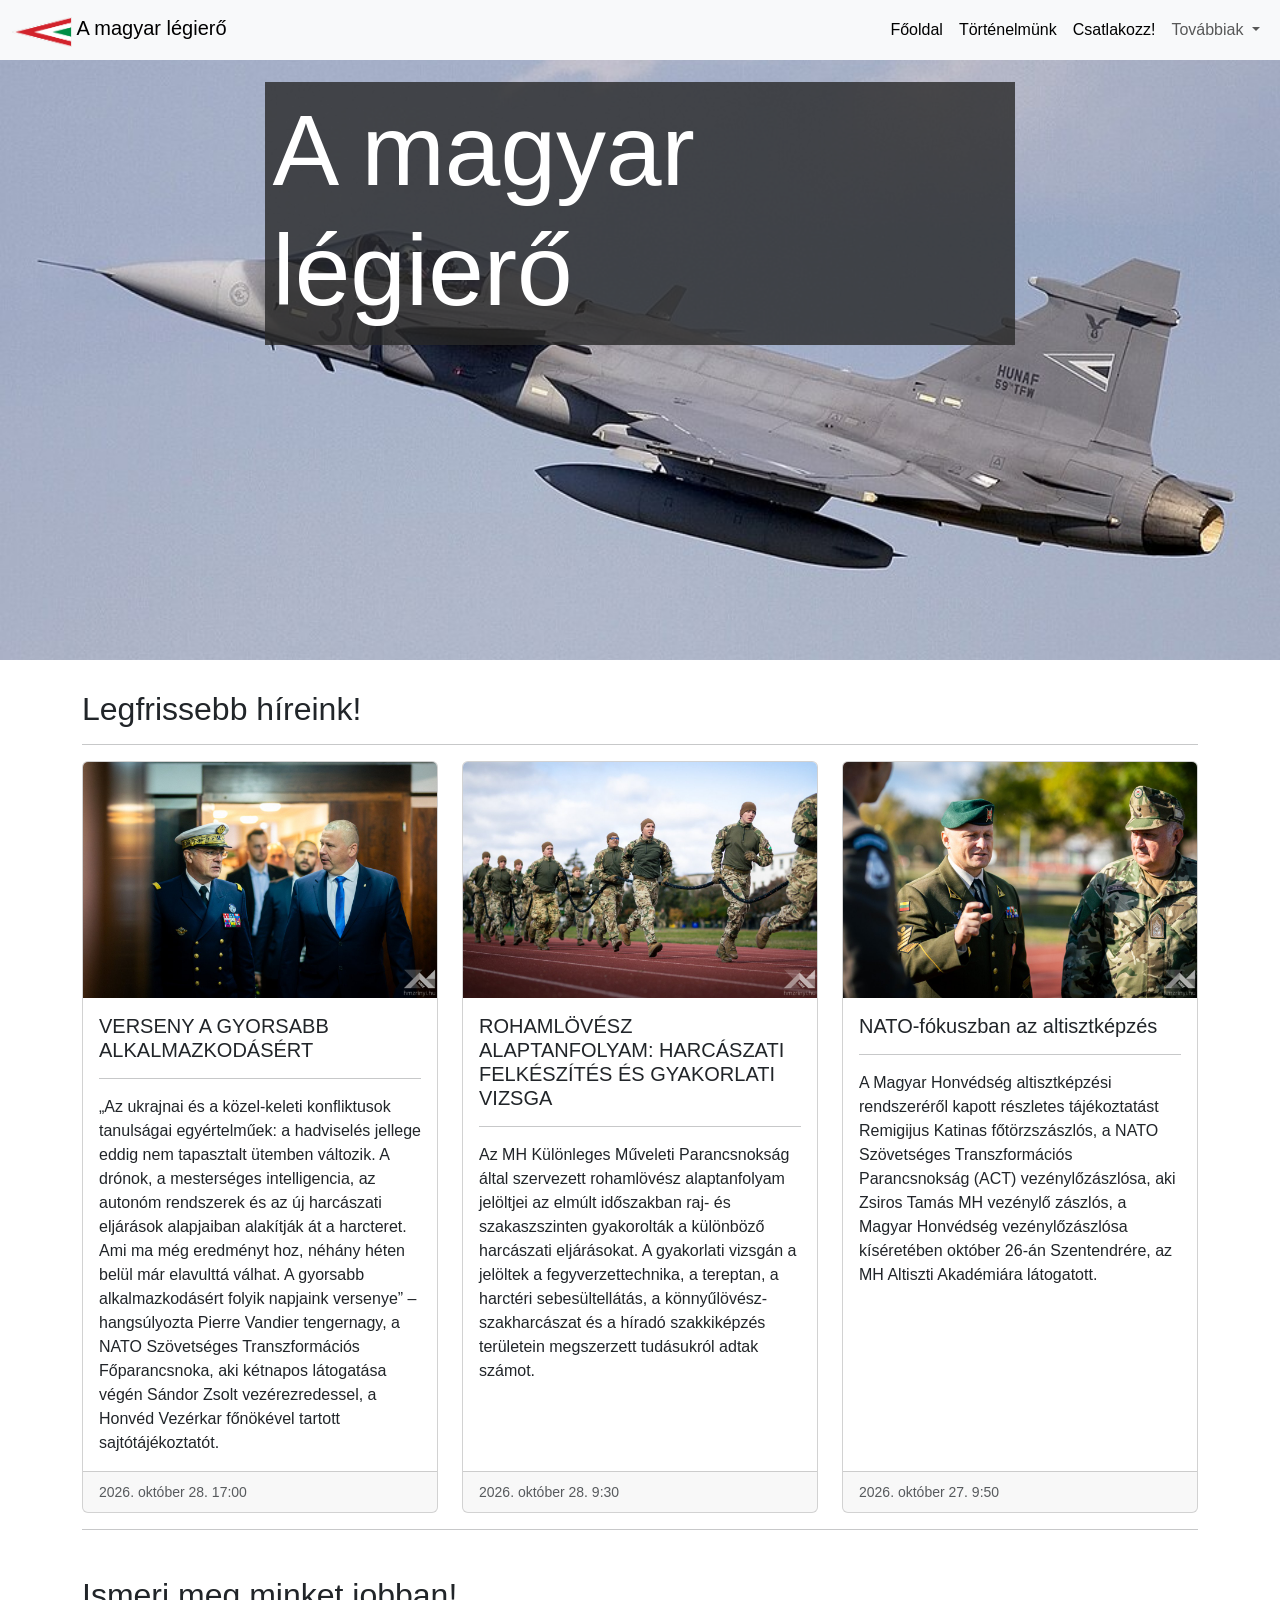
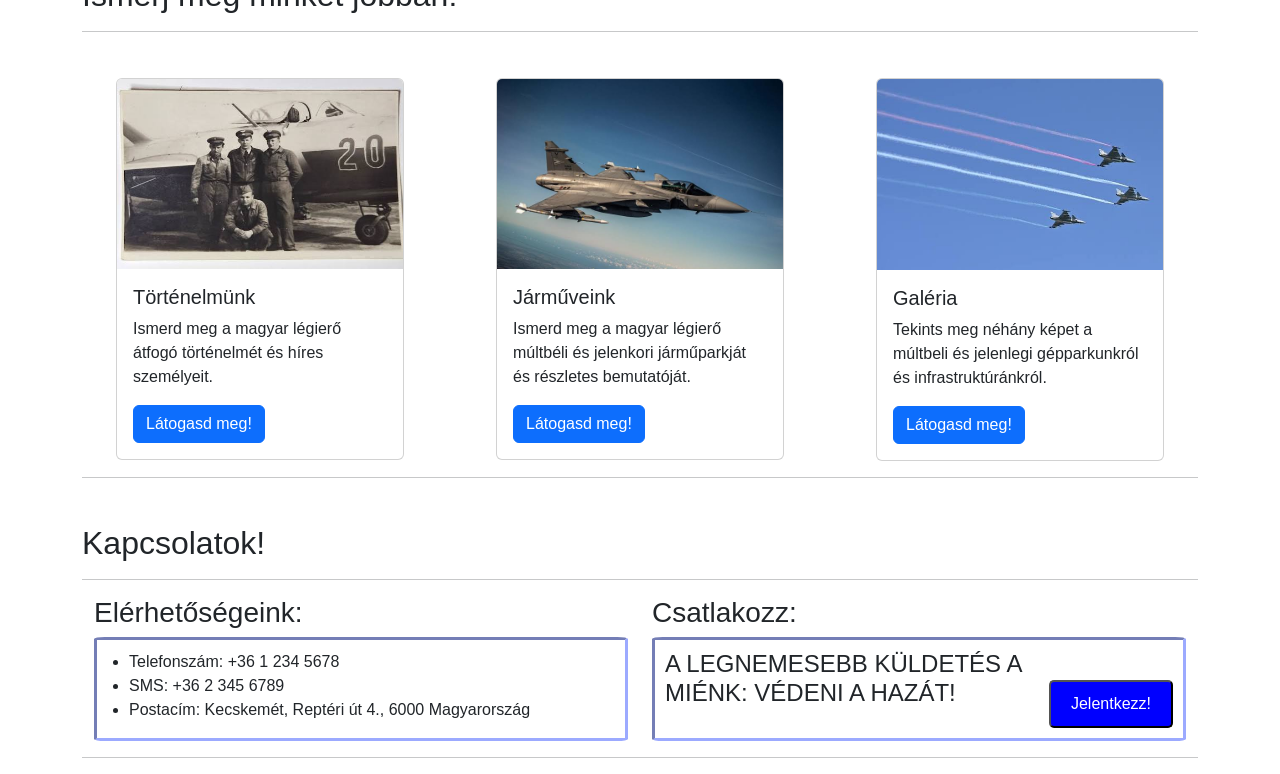
==== index.html @ 0ad409a4 "16" ====
<!DOCTYPE html>
<html lang="hu">

<head>
    <meta charset="UTF-8">
    <meta name="viewport" content="width=device-width, initial-scale=1.0">
    <title>A magyar légierő főoldala</title>
    <link href="https://cdn.jsdelivr.net/npm/bootstrap@5.0.2/dist/css/bootstrap.min.css" rel="stylesheet"
        integrity="sha384-EVSTQN3/azprG1Anm3QDgpJLIm9Nao0Yz1ztcQTwFspd3yD65VohhpuuCOmLASjC" crossorigin="anonymous">
    <script src="https://cdn.jsdelivr.net/npm/bootstrap@5.0.2/dist/js/bootstrap.bundle.min.js"
        integrity="sha384-MrcW6ZMFYlzcLA8Nl+NtUVF0sA7MsXsP1UyJoMp4YLEuNSfAP+JcXn/tWtIaxVXM"
        crossorigin="anonymous"></script>
    <link rel="stylesheet" href="cssek/fo_style.css">
    <style>
        #kartya_eltolas {
            padding-top: 20px;
        }

        .kartya_hely {
            display: flex;
            justify-content: center;
            align-items: center;
            margin: auto;
        }
    </style>
</head>

<body>
    <header>

        <nav class="navbar navbar-expand-lg navbar-light bg-light">
            <div class="container-fluid">

                <a class="navbar-brand" href="index.html">
                    <img src="pngkepek/logooo.png" alt="" width="60" height="30" class="d-inline-block align-text-top">
                    A magyar légierő
                </a>


                <button class="navbar-toggler" type="button" data-bs-toggle="collapse"
                    data-bs-target="#navbarNavDropdown" aria-controls="navbarNavDropdown" aria-expanded="false"
                    aria-label="Toggle navigation">
                    <span class="navbar-toggler-icon"></span>
                </button>
                <div class="collapse navbar-collapse" id="navbarNavDropdown">


                    <ul class="nav navbar-nav ms-auto">

                        <li class="nav-item ms-auto">
                            <a class="nav-link active" aria-current="page" href="index.html">Főoldal</a>
                        </li>
                        <li class="nav-item ms-auto">
                            <a class="nav-link active" href="tortenelem.html">Történelmünk</a>
                        </li>
                        <li class="nav-item ms-auto">
                            <a class="nav-link active" href="csatlakozz.html">Csatlakozz!</a>
                        </li>
                        <li class="nav-item dropdown">
                            <a class="nav-link dropdown-toggle" href="#" id="navbarDropdownMenuLink" role="button"
                                data-bs-toggle="dropdown" aria-expanded="false">
                                Továbbiak
                            </a>
                            <ul class="dropdown-menu" aria-labelledby="navbarDropdownMenuLink">
                                <li><a class="dropdown-item" href="jarmuvek.html">Járműveink</a></li>
                                <li><a class="dropdown-item" href="galeria.html">Galéria</a></li>
                            </ul>
                        </li>
                    </ul>

                </div>
            </div>
        </nav>

    </header>
    <section class="teto">
        <div class="container">
            <div class="ter_koztes">
                <div class="teto_ter">
                    <h1 class="teto_szoveg">A magyar légierő</h1>
                </div>
            </div>
        </div>
    </section>
    <div class="container">
        <h2 class="feljebb">Legfrissebb híreink!</h2>

        <section>
            <hr>
            <div class="row row-cols-1 row-cols-md-3 g-4">
                <div class="col">
                    <div class="card h-100">
                        <img src="./pngkepek/hir1.jpg" class="card-img-top" alt="hír1" title="hír1">
                        <div class="card-body">
                            <h5 class="card-title" style="font-family: Impact, sans-serif;">VERSENY A GYORSABB
                                ALKALMAZKODÁSÉRT</h5>
                            <hr>
                            <p class="card-text">„Az ukrajnai és a közel-keleti konfliktusok tanulságai egyértelműek: a
                                hadviselés jellege eddig nem tapasztalt ütemben változik. A drónok, a mesterséges
                                intelligencia, az autonóm rendszerek és az új harcászati eljárások alapjaiban alakítják
                                át a harcteret. Ami ma még eredményt hoz, néhány héten belül már elavulttá válhat. A
                                gyorsabb alkalmazkodásért folyik napjaink versenye” – hangsúlyozta Pierre Vandier
                                tengernagy, a NATO Szövetséges Transzformációs Főparancsnoka, aki kétnapos látogatása
                                végén Sándor Zsolt vezérezredessel, a Honvéd Vezérkar főnökével tartott
                                sajtótájékoztatót.</p>
                        </div>
                        <div class="card-footer">
                            <small class="text-muted">2026. október 28. 17:00</small>
                        </div>
                    </div>
                </div>
                <div class="col">
                    <div class="card h-100">
                        <img src="./pngkepek/hir2.jpg" class="card-img-top" alt="hír2" title="hír2">
                        <div class="card-body">
                            <h5 class="card-title" style="font-family: Impact, sans-serif;">ROHAMLÖVÉSZ ALAPTANFOLYAM:
                                HARCÁSZATI FELKÉSZÍTÉS ÉS GYAKORLATI
                                VIZSGA</h5>
                            <hr>
                            <p class="card-text">Az MH Különleges Műveleti Parancsnokság által szervezett rohamlövész
                                alaptanfolyam jelöltjei az elmúlt időszakban raj- és szakaszszinten gyakorolták a
                                különböző harcászati eljárásokat. A gyakorlati vizsgán a jelöltek a fegyverzettechnika,
                                a tereptan, a harctéri sebesültellátás, a könnyűlövész-szakharcászat és a híradó
                                szakkiképzés területein megszerzett tudásukról adtak számot.</p>
                        </div>
                        <div class="card-footer">
                            <small class="text-muted">2026. október 28. 9:30</small>
                        </div>
                    </div>
                </div>
                <div class="col">
                    <div class="card h-100">
                        <img src="./pngkepek/hir3.jpg" class="card-img-top" alt="hír3" title="hír3">
                        <div class="card-body">
                            <h5 class="card-title" style="font-family: Impact, sans-serif;">NATO-fókuszban az
                                altisztképzés</h5>
                            <hr>
                            <p class="card-text">A Magyar Honvédség altisztképzési rendszeréről kapott részletes
                                tájékoztatást Remigijus Katinas főtörzszászlós, a NATO Szövetséges Transzformációs
                                Parancsnokság (ACT) vezénylőzászlósa, aki Zsiros Tamás MH vezénylő zászlós, a Magyar
                                Honvédség vezénylőzászlósa kíséretében október 26-án Szentendrére, az MH Altiszti
                                Akadémiára látogatott.</p>
                        </div>
                        <div class="card-footer">
                            <small class="text-muted">2026. október 27. 9:50</small>
                        </div>
                    </div>
                </div>
            </div>
            <hr>
        </section>

        <h2 class="feljebb">Ismerj meg minket jobban!</h2>

        <section>
            <hr>
            <div id="kartya_eltolas">
                <div class="row row-cols-1 row-cols-sm-1 row-cols-md-2 row-cols-lg-3">
                    <div class="col" style="margin-top: 10px;">
                        <div class="kartya_hely">
                            <div class="card" style="width: 18rem;">
                                <img src="./pngkepek/mig15-3 pali.jpg" class="card-img-top" alt="..." title=""
                                    style="height: 190px;">
                                <div class="card-body">
                                    <h5 class="card-title">Történelmünk</h5>
                                    <p class="card-text">Ismerd meg a magyar légierő átfogó történelmét és híres
                                        személyeit.
                                    </p>
                                    <a href="tortenelem.html" class="btn btn-primary">Látogasd meg!</a>
                                </div>
                            </div>
                        </div>
                    </div>
                    <div class="col" style="margin-top: 10px;">
                        <div class="kartya_hely">
                            <div class="card" style="width: 18rem;">
                                <img src="./pngkepek/grippi 1.jpg" class="card-img-top" alt="..." title="">
                                <div class="card-body">
                                    <h5 class="card-title">Járműveink</h5>
                                    <p class="card-text">Ismerd meg a magyar légierő múltbéli és jelenkori járműparkját
                                        és
                                        részletes bemutatóját.</p>
                                    <a href="jarmuvek.html" class="btn btn-primary">Látogasd meg!</a>
                                </div>
                            </div>
                        </div>
                    </div>
                    <div class="col" style="margin-top: 10px;">
                        <div class="kartya_hely">
                            <div class="card" style="width: 18rem;">
                                <img src="./pngkepek/fooldal teteje kép.jpg" class="card-img-top" alt="..." title="">
                                <div class=" card-body">
                                    <h5 class="card-title">Galéria</h5>
                                    <p class="card-text">Tekints meg néhány képet a múltbeli és jelenlegi gépparkunkról
                                        és
                                        infrastruktúránkról.</p>
                                    <a href="galeria.html" class="btn btn-primary">Látogasd meg!</a>
                                </div>
                            </div>
                        </div>
                    </div>
                </div>
            </div>
            <hr>
        </section>

        <h2 class="feljebb">Kapcsolatok!</h2>

        <section>
            <hr>
            <div class="container">
                <div class="row row-cols-1 row-cols-sm-1 row-cols-md-1 row-cols-lg-2">
                    <div class="col">
                        <h3>Elérhetőségeink:</h3>
                        <div class="kapcsolatok">
                            <ul id="kap_fel">
                                <li>Telefonszám: +36 1 234 5678</li>
                                <li>SMS: +36 2 345 6789</li>
                                <li>Postacím: Kecskemét, Reptéri út 4., 6000 Magyarország</li>
                            </ul>

                        </div>
                    </div>
                    <div class="col">
                        <h3>Csatlakozz:</h3>
                        <div class="kapcsolatok">
                            <button id="kap_jobb">Jelentkezz!</button>
                            <div id="kap_jobb_lejjebb">
                                <h4 class="stilo">A LEGNEMESEBB KÜLDETÉS A MIÉNK:
                                    VÉDENI A HAZÁT!</h4>
                            </div>


                        </div>
                    </div>
                </div>
            </div>





            <hr>
        </section>

        <footer>



        </footer>

    </div>
</body>

</html>
---- cssek/fo_style.css ----
body {
    font-family: Arial, Helvetica, sans-serif;

}

.teto {
    background-image: url(../pngkepek/fooldalteto6.jpg);
    background-repeat: no-repeat;
    background-size: cover;
    background-position: center;
    display: flex;
    height: 600px;
}

.ter_koztes {
    margin: auto;
    padding-top: 2%;
    display: flex;
    max-width: 750px;
}

.teto_ter {
    background-color: rgba(40, 40, 40, 0.8);
    display: flex;
    justify-content: center;
    align-items: center;
    padding: 1%;
    font-family: Impact, sans-serif;
}

.teto_szoveg {
    color: white;
    font-size: 100px;
}

.feljebb {
    padding-top: 30px;
}

.kapcsolatok {
    border: 3px inset rgba(140, 157, 255, 0.857);
    border-radius: 2%;
}

#kap_fel {
    padding-top: 10px;
}

#kap_jobb {
    background-color: blue;
    color: white;
    border-radius: 5px;
    padding: 10px 20px;
    margin: 10px;
    margin-top: 40px;
    cursor: pointer;
    float: right;
}

#kap_jobb:hover {

    background-color: darkblue;
    transform: scale(1.05);

}

#kap_jobb_lejjebb{
    margin-bottom: 30px;
    margin-left: 10px;
    margin-top: 10px;
}

.stilo {
    font-family: Impact, sans-serif;
}
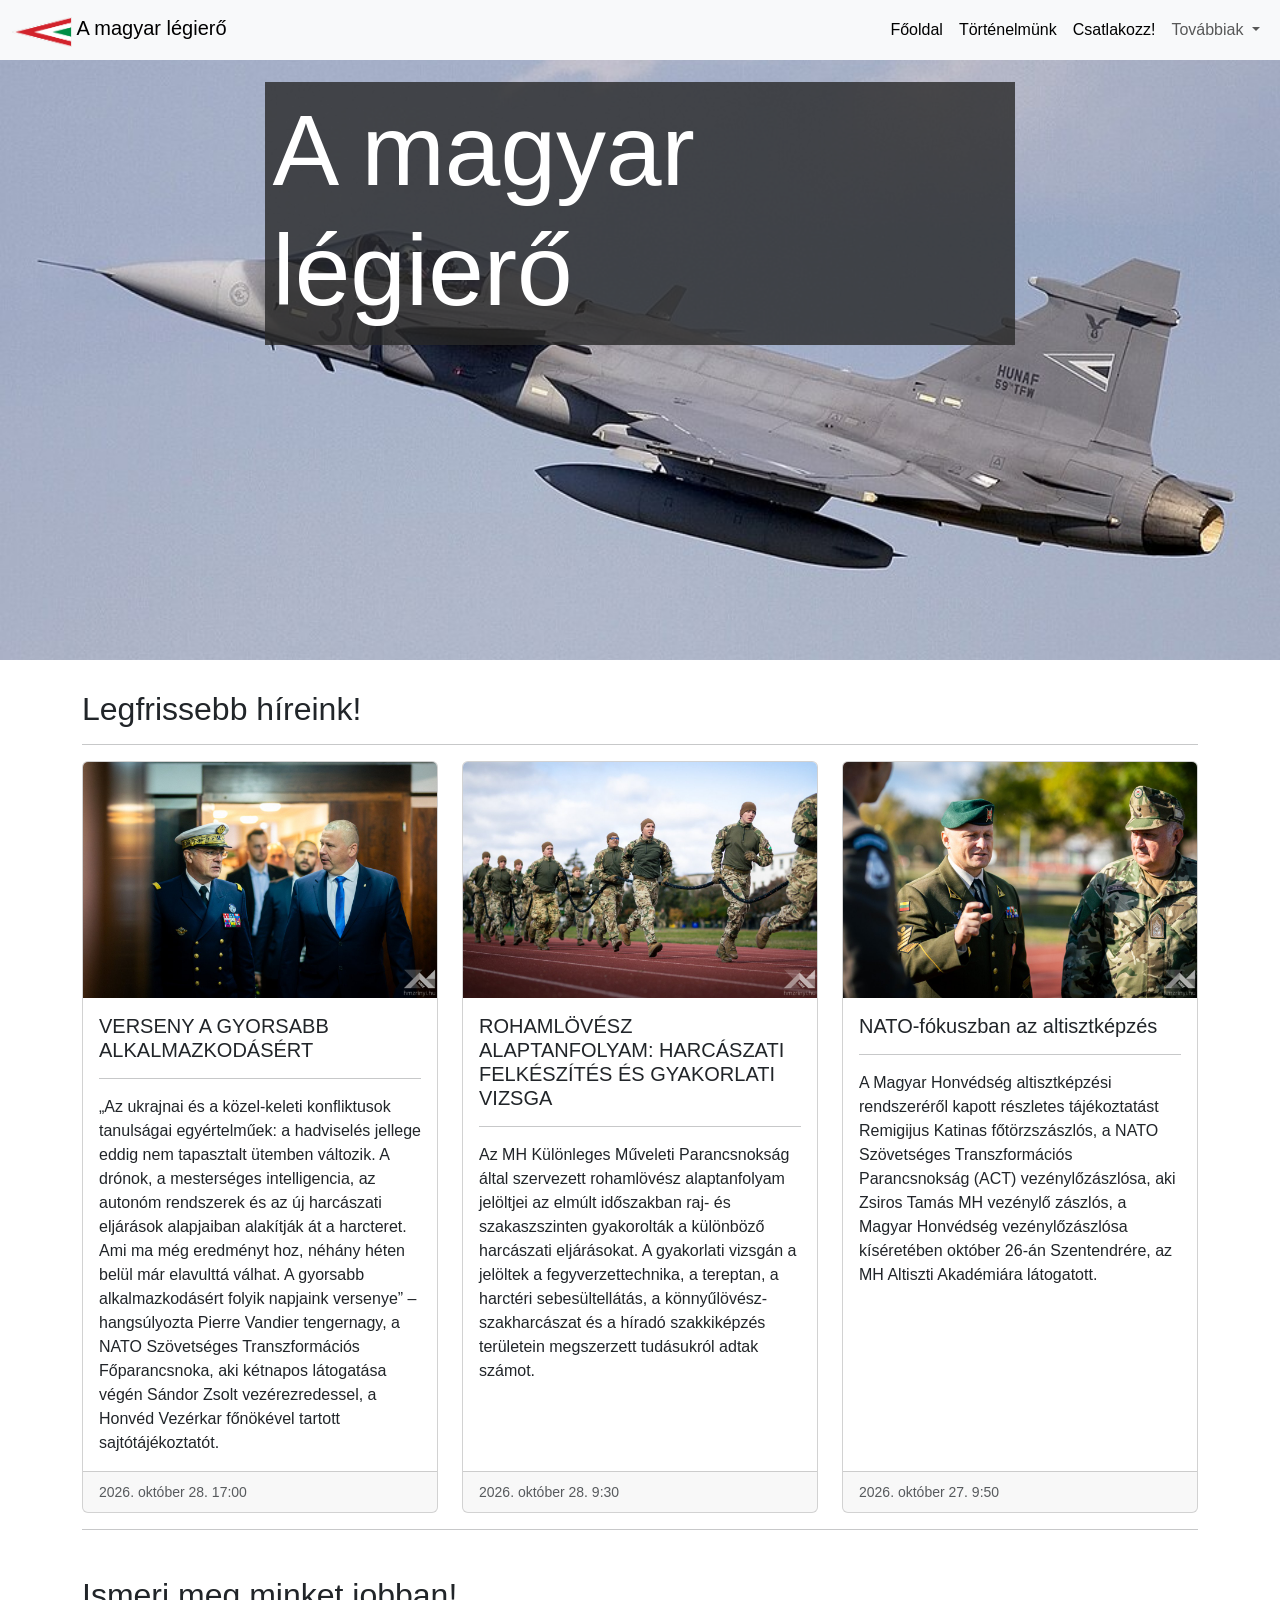
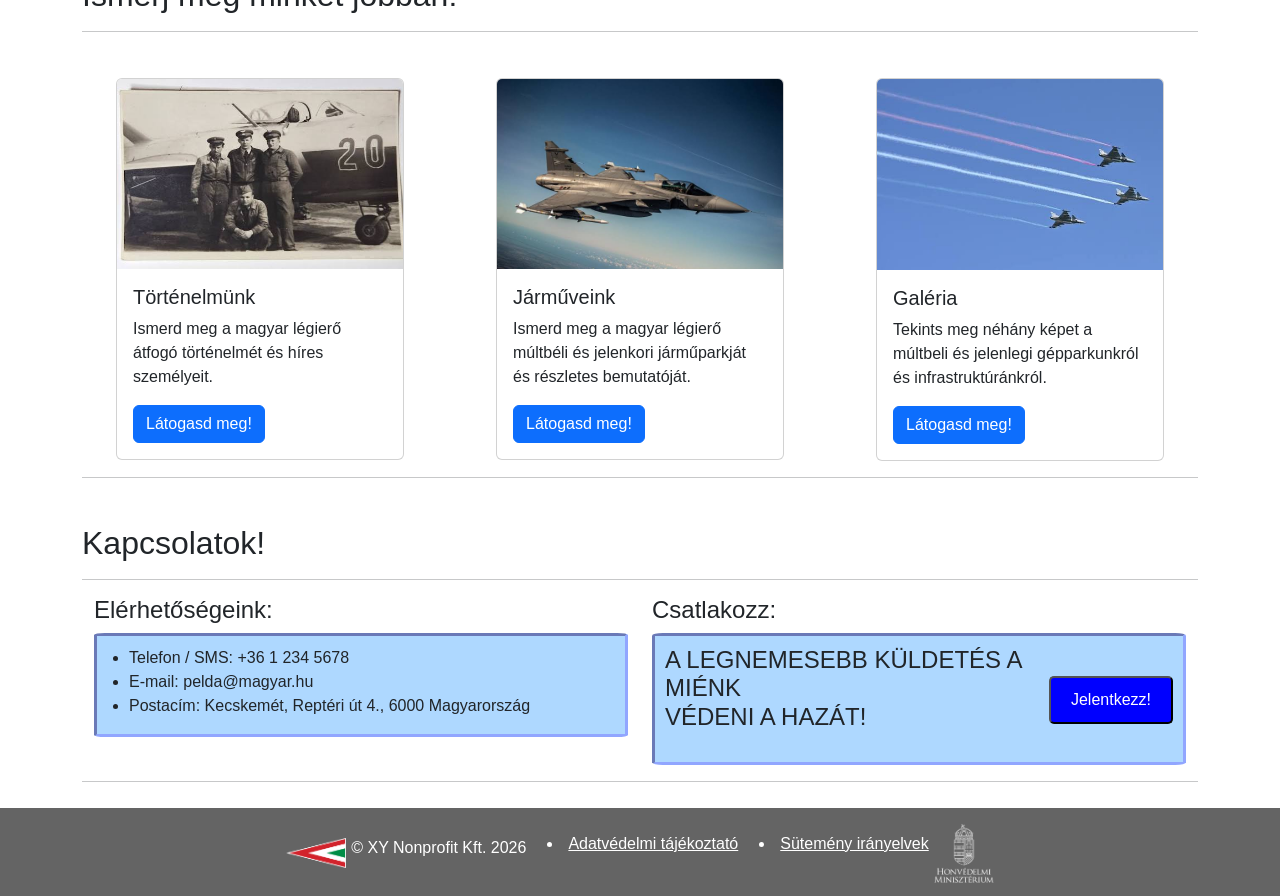
==== commit a5879320: "17" ====
--- a/index.html
+++ b/index.html
@@ -105,6 +105,8 @@
                                 sajtótájékoztatót.</p>
                         </div>
                         <div class="card-footer">
+                            
+                            
                             <small class="text-muted">2026. október 28. 17:00</small>
                         </div>
                     </div>
@@ -211,22 +213,22 @@
             <div class="container">
                 <div class="row row-cols-1 row-cols-sm-1 row-cols-md-1 row-cols-lg-2">
                     <div class="col">
-                        <h3>Elérhetőségeink:</h3>
+                        <h4>Elérhetőségeink:</h4>
                         <div class="kapcsolatok">
                             <ul id="kap_fel">
-                                <li>Telefonszám: +36 1 234 5678</li>
-                                <li>SMS: +36 2 345 6789</li>
+                                <li>Telefon / SMS: +36 1 234 5678</li>
+                                <li>E-mail: pelda@magyar.hu</li>
                                 <li>Postacím: Kecskemét, Reptéri út 4., 6000 Magyarország</li>
                             </ul>
 
                         </div>
                     </div>
                     <div class="col">
-                        <h3>Csatlakozz:</h3>
+                        <h4>Csatlakozz:</h4>
                         <div class="kapcsolatok">
                             <button id="kap_jobb">Jelentkezz!</button>
                             <div id="kap_jobb_lejjebb">
-                                <h4 class="stilo">A LEGNEMESEBB KÜLDETÉS A MIÉNK:
+                                <h4 class="stilo">A LEGNEMESEBB KÜLDETÉS A MIÉNK<br>
                                     VÉDENI A HAZÁT!</h4>
                             </div>
 
@@ -242,14 +244,30 @@
 
             <hr>
         </section>
-
-        <footer>
-
-
-
-        </footer>
-
     </div>
+    <footer class="lablec">
+        <a class="navbar-brand" href="index.html">
+            <img src="pngkepek/logooo.png" alt="" width="60" height="30" class="d-inline-block align-text-top">
+        </a>
+
+        <h6 class="szin_pad">© XY Nonprofit Kft. 2026</h6>
+        <ul >
+            <li>
+                <a href="#" class="szin_pad">Adatvédelmi tájékoztató</a>
+            </li>
+        </ul>
+        <ul>
+            <li>
+                <a href="#" class="szin_pad">Sütemény irányelvek</a>
+            </li>
+        </ul>
+        <a class="navbar-brand" href="https://iranyasereg.hu/" target="_blank" style="float: right;">
+            <img src="pngkepek/honv_logo.png" alt="" width="60" height="60" class="d-inline-block align-text-top">
+        </a>
+
+    </footer>
+
+
 </body>
 
 </html>
--- a/cssek/fo_style.css
+++ b/cssek/fo_style.css
@@ -39,6 +39,7 @@
 
 .kapcsolatok {
     border: 3px inset rgba(140, 157, 255, 0.857);
+    background-color: rgba(101, 180, 255, 0.521);
     border-radius: 2%;
 }
 
@@ -64,7 +65,7 @@
 
 }
 
-#kap_jobb_lejjebb{
+#kap_jobb_lejjebb {
     margin-bottom: 30px;
     margin-left: 10px;
     margin-top: 10px;
@@ -72,4 +73,19 @@
 
 .stilo {
     font-family: Impact, sans-serif;
+}
+
+.lablec {
+    background-color: rgb(100, 100, 100);
+    color: white;
+    display: flex;
+    justify-content: center;
+    align-items: center;
+    padding: 1% 5%;
+    margin-top: 2%;
+}
+
+.szin_pad{
+    color: white;
+    padding: 5px;
 }
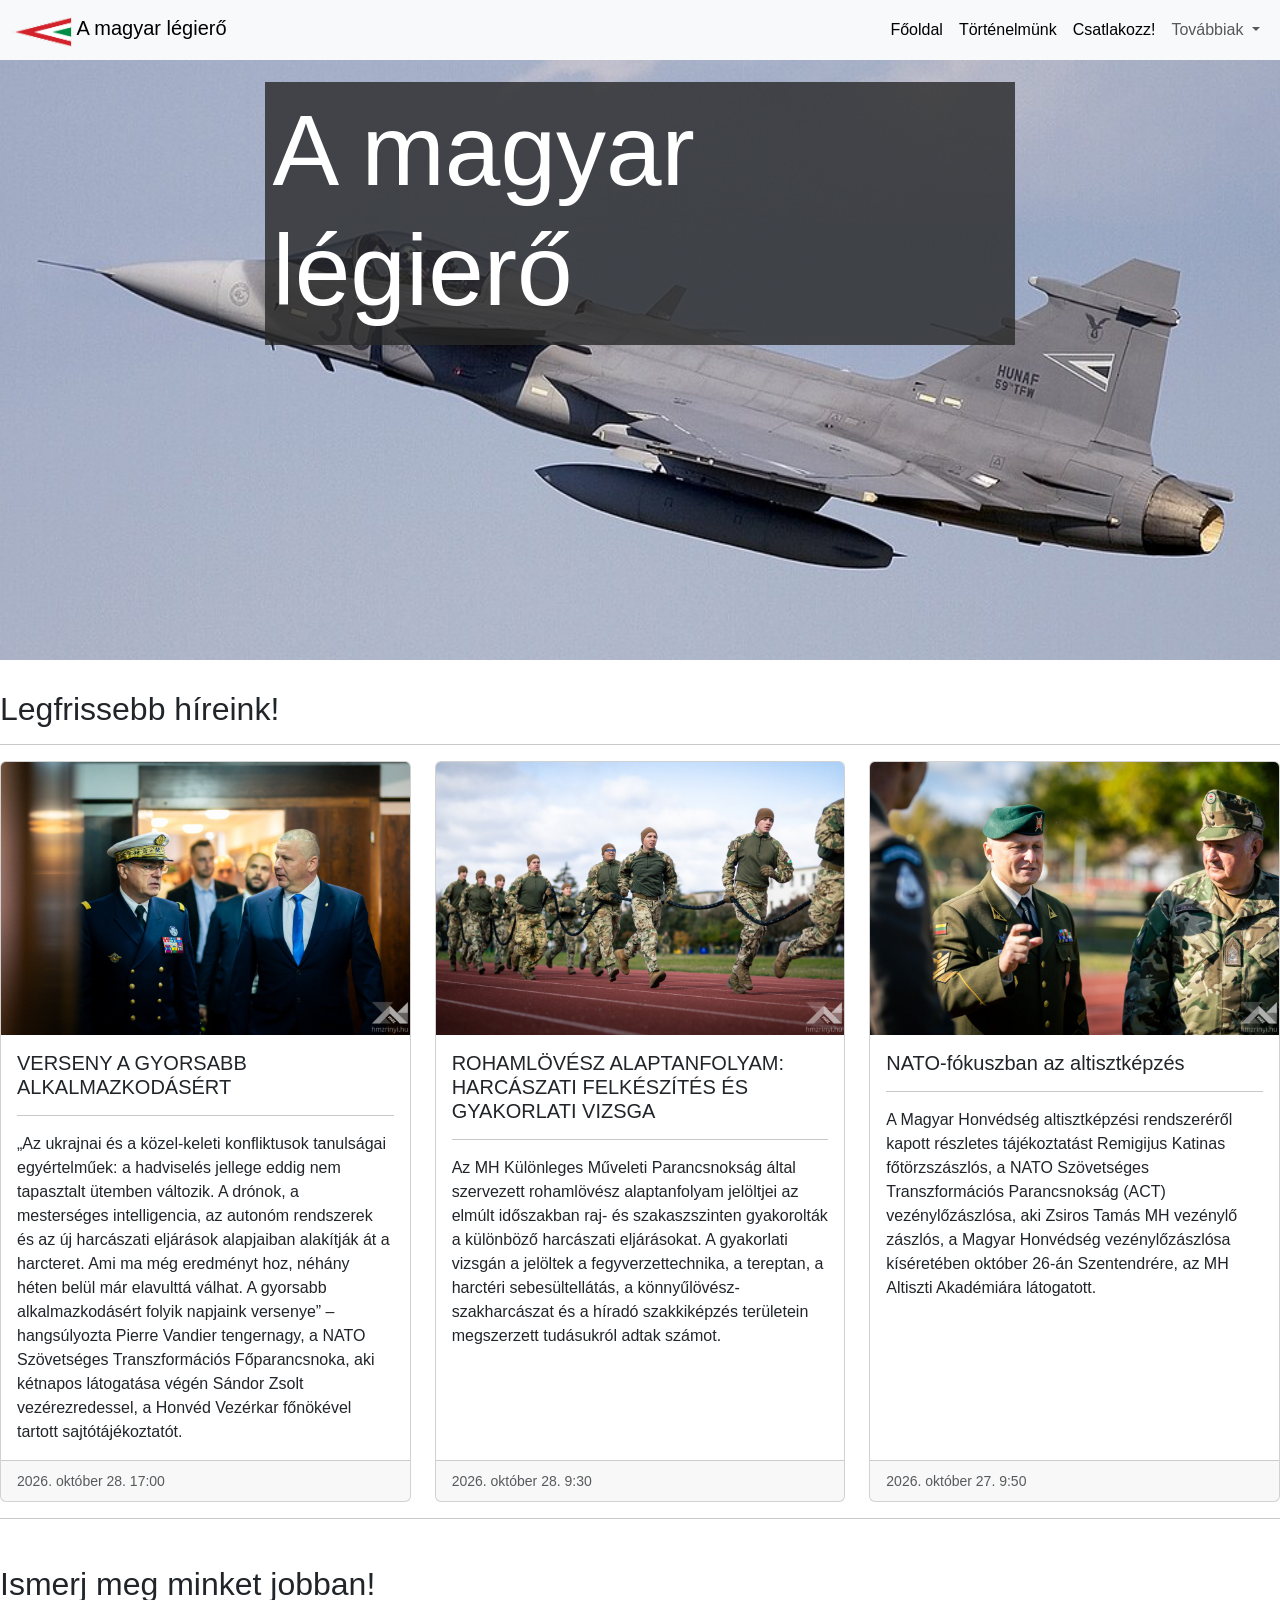
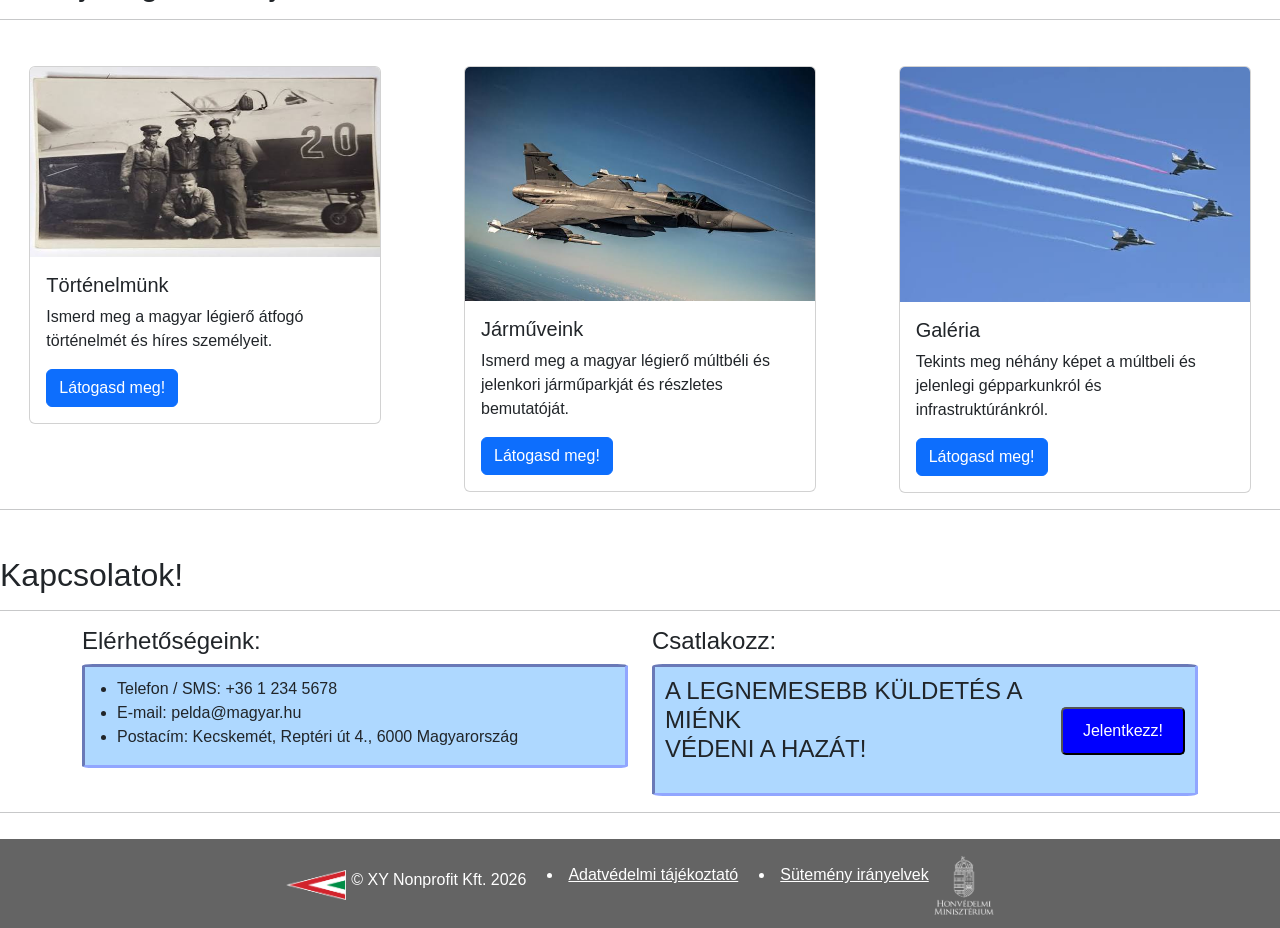
==== commit b07d881b: "18" ====
--- a/index.html
+++ b/index.html
@@ -73,6 +73,7 @@
         </nav>
 
     </header>
+     <div class="container"></div>
     <section class="teto">
         <div class="container">
             <div class="ter_koztes">
@@ -82,7 +83,7 @@
             </div>
         </div>
     </section>
-    <div class="container">
+   
         <h2 class="feljebb">Legfrissebb híreink!</h2>
 
         <section>
@@ -160,7 +161,7 @@
                 <div class="row row-cols-1 row-cols-sm-1 row-cols-md-2 row-cols-lg-3">
                     <div class="col" style="margin-top: 10px;">
                         <div class="kartya_hely">
-                            <div class="card" style="width: 18rem;">
+                            <div class="card" style="width: 22rem;">
                                 <img src="./pngkepek/mig15-3 pali.jpg" class="card-img-top" alt="..." title=""
                                     style="height: 190px;">
                                 <div class="card-body">
@@ -175,7 +176,7 @@
                     </div>
                     <div class="col" style="margin-top: 10px;">
                         <div class="kartya_hely">
-                            <div class="card" style="width: 18rem;">
+                            <div class="card" style="width: 22rem;">
                                 <img src="./pngkepek/grippi 1.jpg" class="card-img-top" alt="..." title="">
                                 <div class="card-body">
                                     <h5 class="card-title">Járműveink</h5>
@@ -189,7 +190,7 @@
                     </div>
                     <div class="col" style="margin-top: 10px;">
                         <div class="kartya_hely">
-                            <div class="card" style="width: 18rem;">
+                            <div class="card" style="width: 22rem;">
                                 <img src="./pngkepek/fooldal teteje kép.jpg" class="card-img-top" alt="..." title="">
                                 <div class=" card-body">
                                     <h5 class="card-title">Galéria</h5>
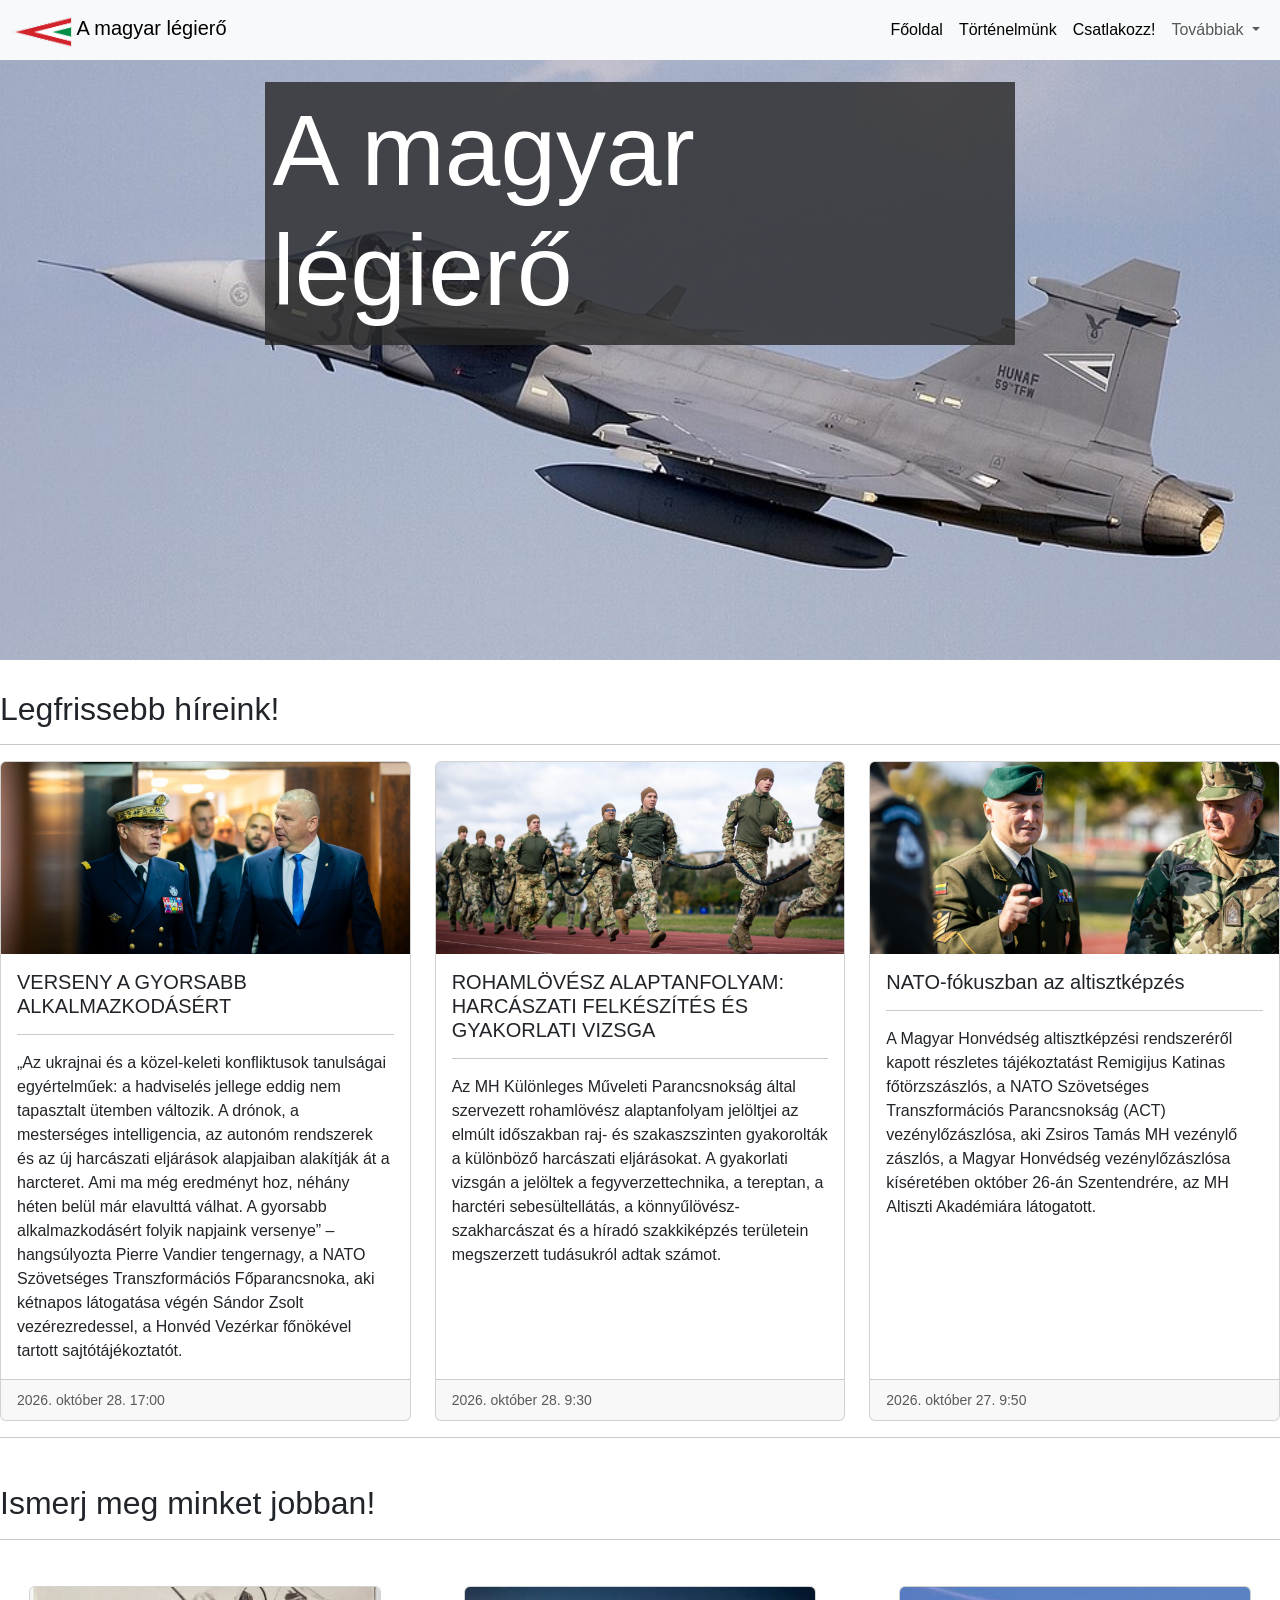
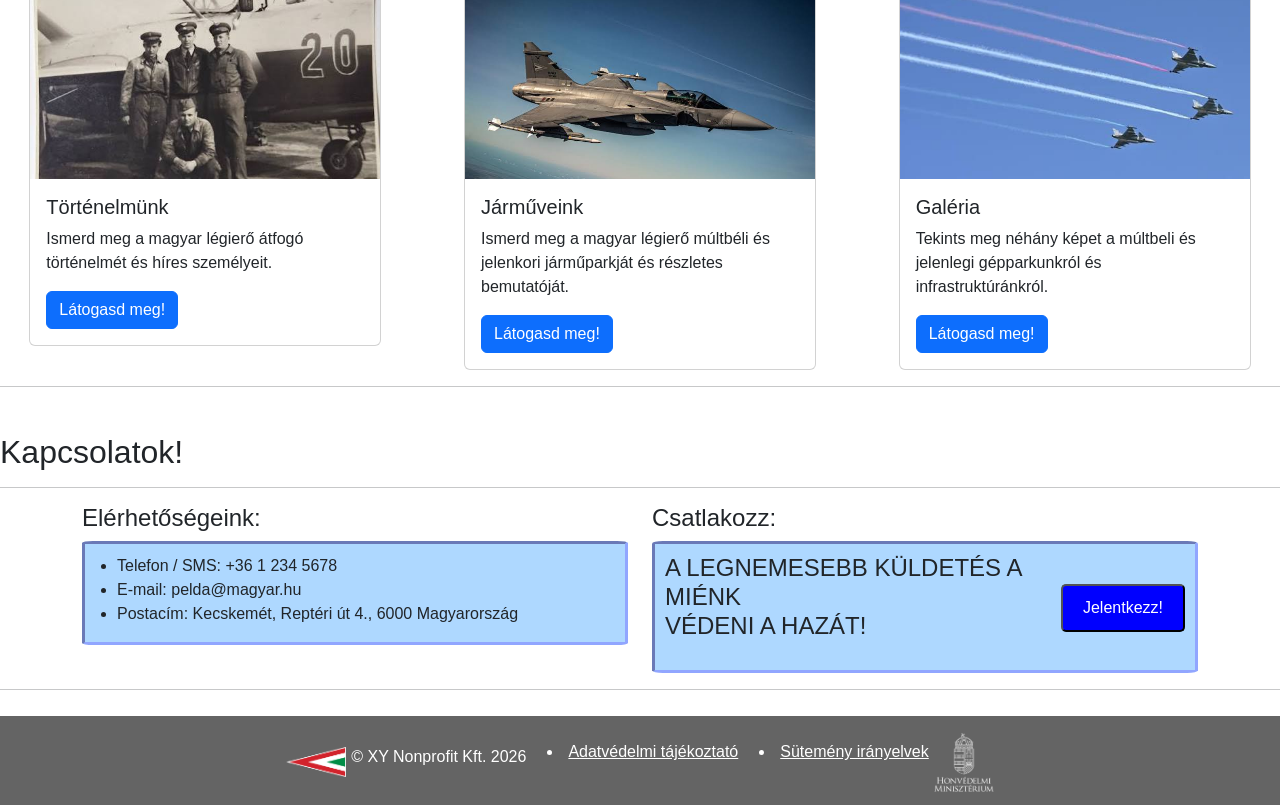
==== commit 3bb7ae95: "Fix image tag indentation in index.html" ====
--- a/index.html
+++ b/index.html
@@ -162,8 +162,7 @@
                     <div class="col" style="margin-top: 10px;">
                         <div class="kartya_hely">
                             <div class="card" style="width: 22rem;">
-                                <img src="./pngkepek/mig15-3 pali.jpg" class="card-img-top" alt="..." title=""
-                                    style="height: 190px;">
+                                <img src="./pngkepek/mig15-3 pali.jpg" class="card-img-top" alt="..." title="">
                                 <div class="card-body">
                                     <h5 class="card-title">Történelmünk</h5>
                                     <p class="card-text">Ismerd meg a magyar légierő átfogó történelmét és híres
@@ -271,4 +270,4 @@
 
 </body>
 
-</html>+</html>
--- a/cssek/fo_style.css
+++ b/cssek/fo_style.css
@@ -88,4 +88,10 @@
 .szin_pad{
     color: white;
     padding: 5px;
-}+}
+
+.card-img-top {
+    width: 100%;
+    height: 15vw;
+    object-fit: cover;
+}
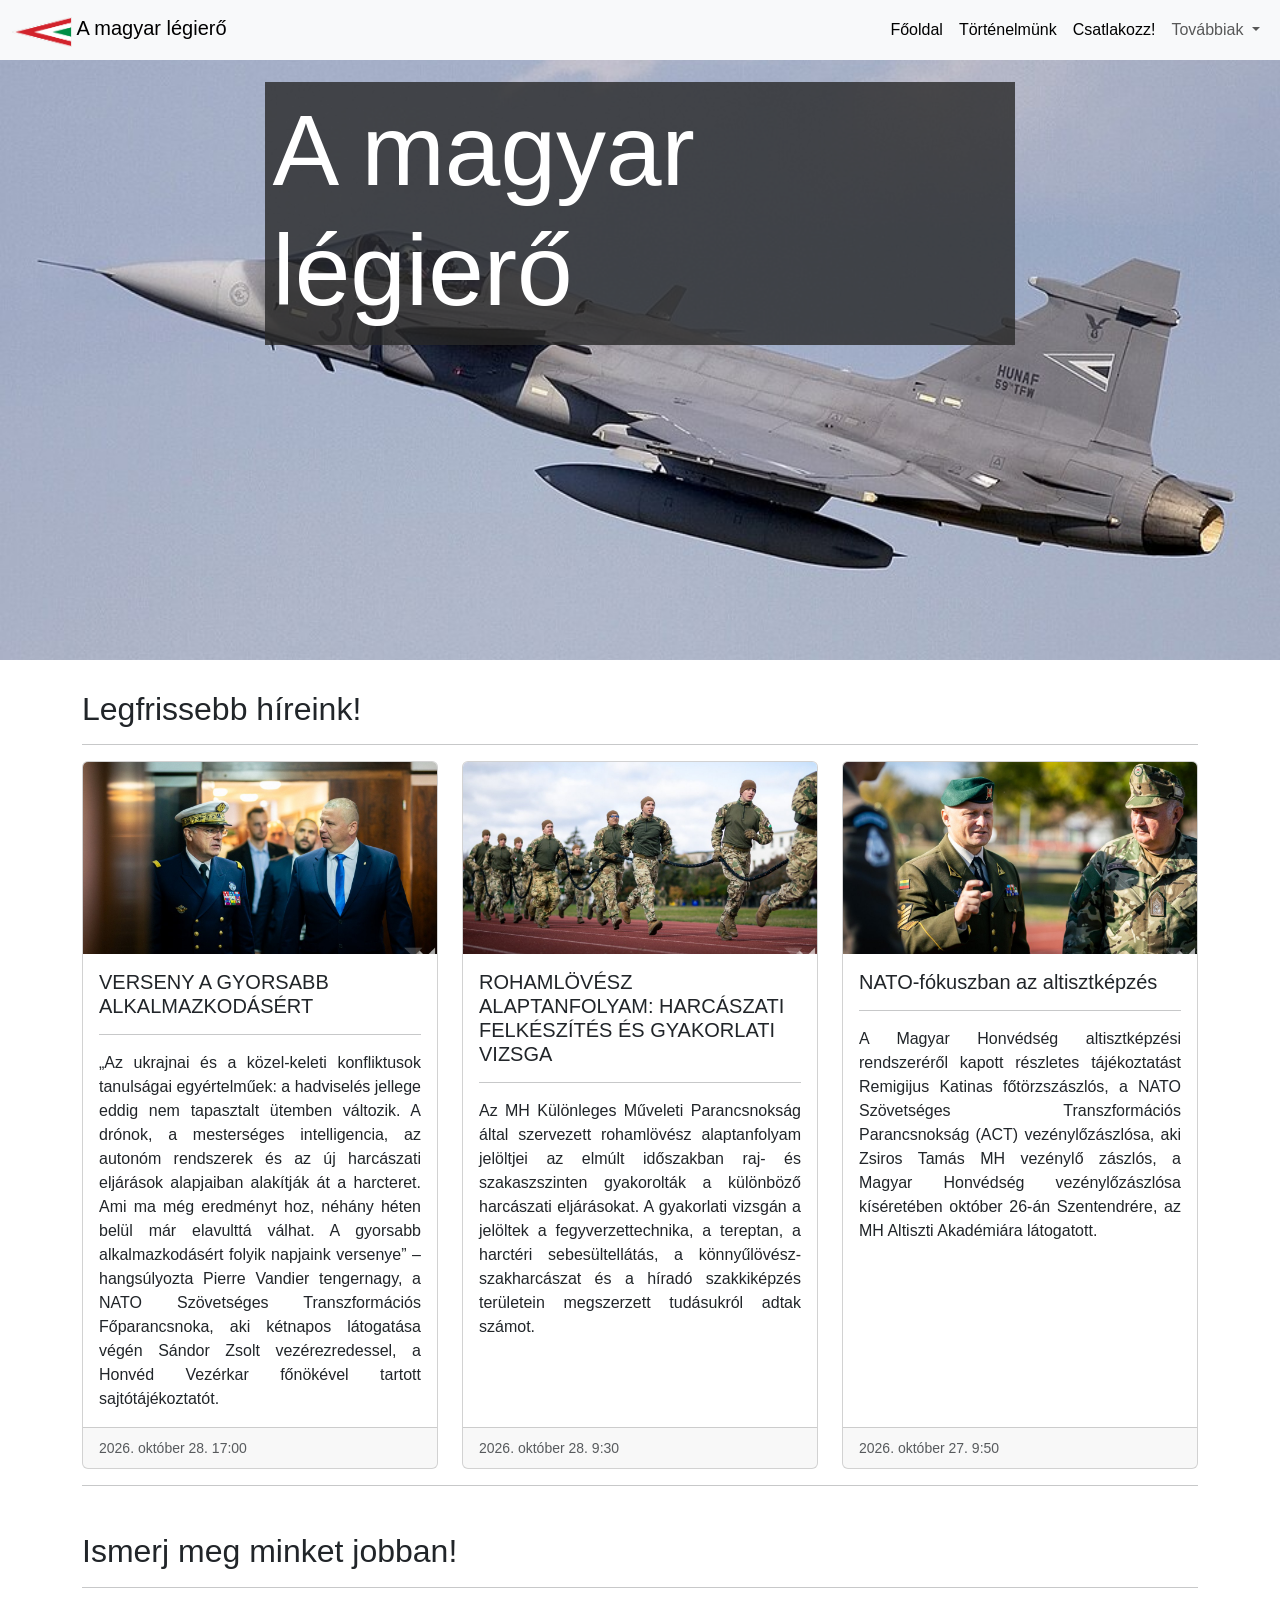
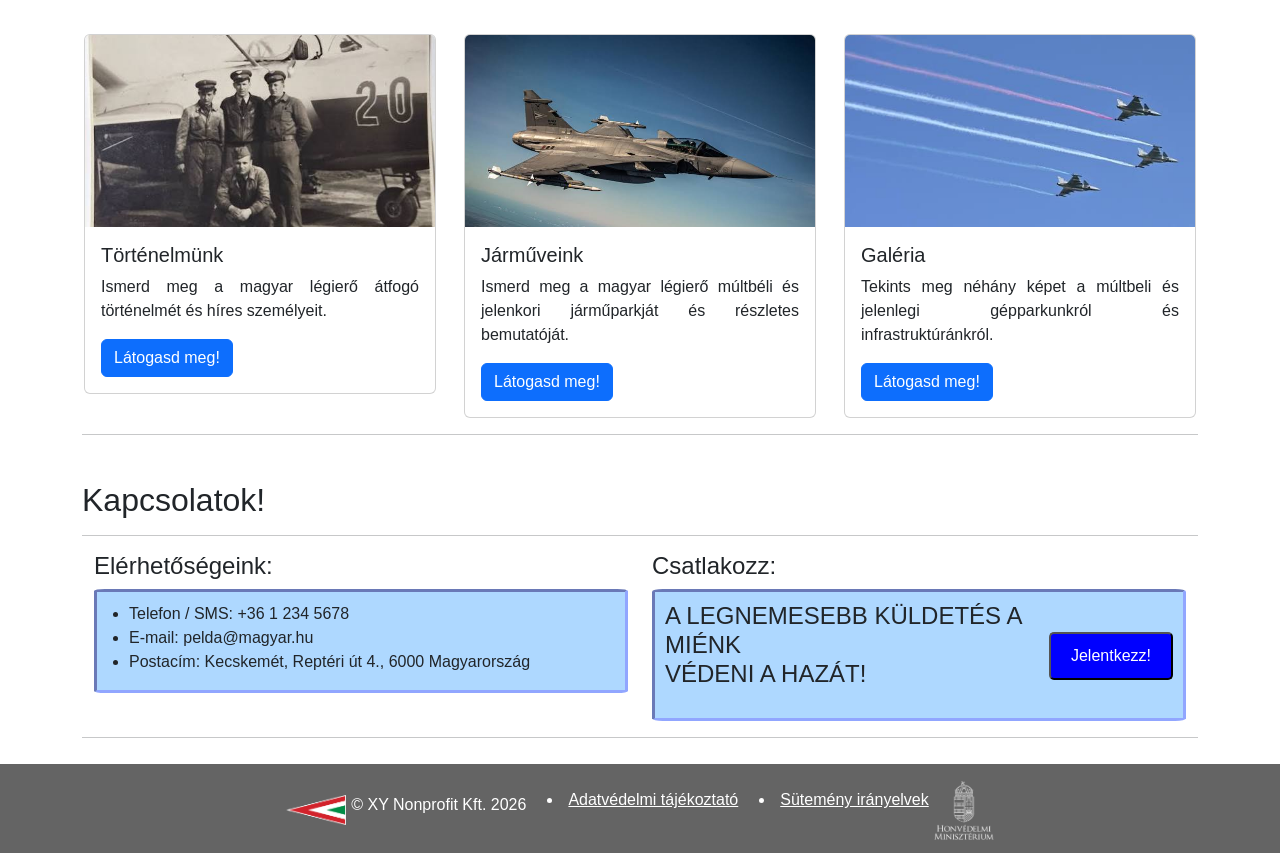
==== commit e426c837: "19" ====
--- a/index.html
+++ b/index.html
@@ -73,7 +73,7 @@
         </nav>
 
     </header>
-     <div class="container"></div>
+
     <section class="teto">
         <div class="container">
             <div class="ter_koztes">
@@ -83,9 +83,8 @@
             </div>
         </div>
     </section>
-   
+    <div class="container">
         <h2 class="feljebb">Legfrissebb híreink!</h2>
-
         <section>
             <hr>
             <div class="row row-cols-1 row-cols-md-3 g-4">
@@ -106,8 +105,8 @@
                                 sajtótájékoztatót.</p>
                         </div>
                         <div class="card-footer">
-                            
-                            
+
+
                             <small class="text-muted">2026. október 28. 17:00</small>
                         </div>
                     </div>
@@ -218,7 +217,7 @@
                             <ul id="kap_fel">
                                 <li>Telefon / SMS: +36 1 234 5678</li>
                                 <li>E-mail: pelda@magyar.hu</li>
-                                <li>Postacím: Kecskemét, Reptéri út 4., 6000 Magyarország</li>
+                                <li><address> Postacím: Kecskemét, Reptéri út 4., 6000 Magyarország</address></li>
                             </ul>
 
                         </div>
@@ -251,7 +250,7 @@
         </a>
 
         <h6 class="szin_pad">© XY Nonprofit Kft. 2026</h6>
-        <ul >
+        <ul>
             <li>
                 <a href="#" class="szin_pad">Adatvédelmi tájékoztató</a>
             </li>
@@ -267,7 +266,6 @@
 
     </footer>
 
-
 </body>
 
-</html>
+</html>
--- a/cssek/fo_style.css
+++ b/cssek/fo_style.css
@@ -95,3 +95,38 @@
     height: 15vw;
     object-fit: cover;
 }
+
+.tartalomjegyzek{
+   
+   
+    
+    margin-right: 1%;
+}
+
+.feher{
+    text-decoration: none;
+    color: grey;
+}
+
+p{
+    text-align: justify;
+}
+
+.story{
+    font-size: larger;
+}
+
+.stilo-feljebb{
+    font-family: Impact, sans-serif;
+    margin-top: 2%;
+    font-size: 50px;
+    margin-bottom: 3%;
+    padding-right: 5%;
+    padding-left: 5%;
+}
+
+.bevezetes{
+    padding-bottom: 2%;
+    padding-left: 5%;
+}
+
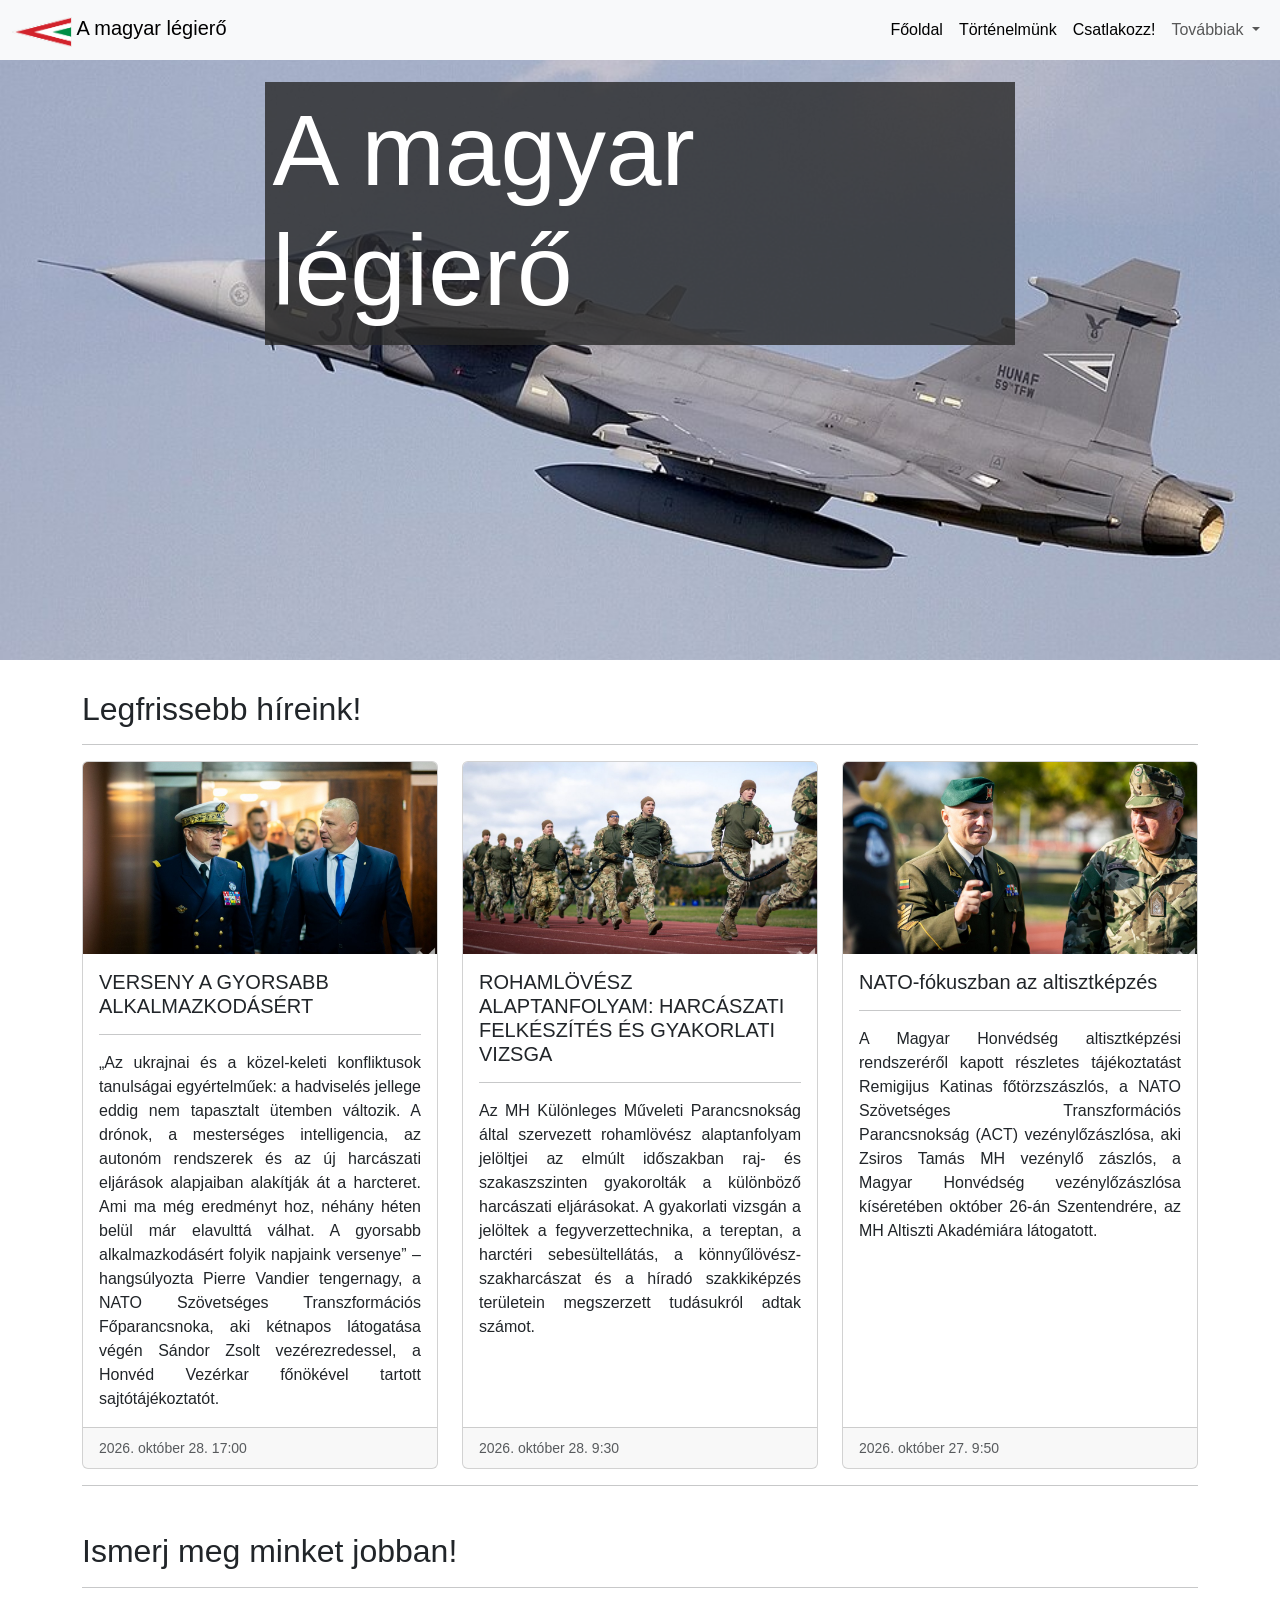
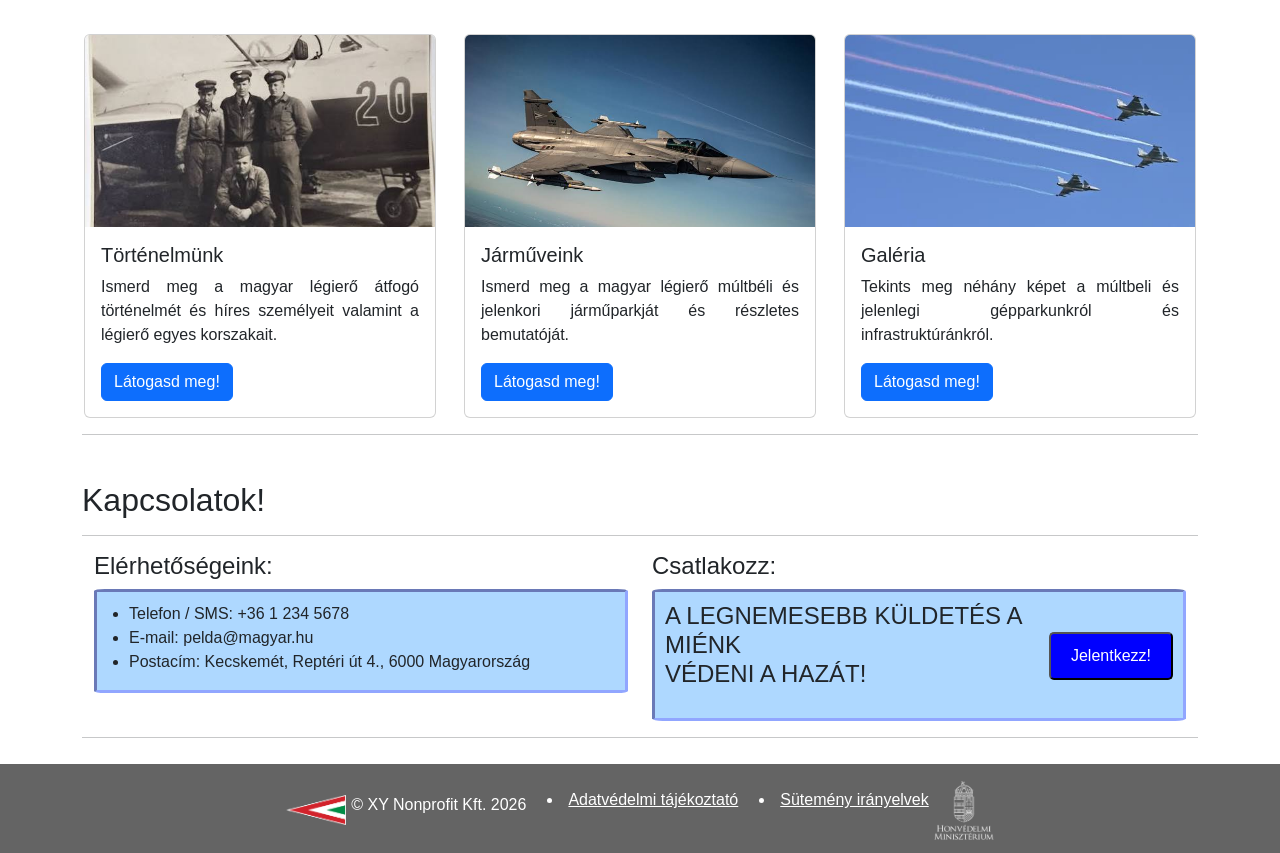
==== commit 697c4a67: "22" ====
--- a/index.html
+++ b/index.html
@@ -27,8 +27,8 @@
 
 <body>
     <header>
-
-        <nav class="navbar navbar-expand-lg navbar-light bg-light">
+        
+        <nav class="navbar sticky-top navbar-expand-lg navbar-light bg-light">
             <div class="container-fluid">
 
                 <a class="navbar-brand" href="index.html">
@@ -165,7 +165,7 @@
                                 <div class="card-body">
                                     <h5 class="card-title">Történelmünk</h5>
                                     <p class="card-text">Ismerd meg a magyar légierő átfogó történelmét és híres
-                                        személyeit.
+                                        személyeit valamint a légierő egyes korszakait.
                                     </p>
                                     <a href="tortenelem.html" class="btn btn-primary">Látogasd meg!</a>
                                 </div>
@@ -217,29 +217,27 @@
                             <ul id="kap_fel">
                                 <li>Telefon / SMS: +36 1 234 5678</li>
                                 <li>E-mail: pelda@magyar.hu</li>
-                                <li><address> Postacím: Kecskemét, Reptéri út 4., 6000 Magyarország</address></li>
+                                <li>
+                                    <address> Postacím: Kecskemét, Reptéri út 4., 6000 Magyarország</address>
+                                </li>
                             </ul>
-
-                        </div>
-                    </div>
+                        </div>
+                    </div>
+
                     <div class="col">
                         <h4>Csatlakozz:</h4>
                         <div class="kapcsolatok">
-                            <button id="kap_jobb">Jelentkezz!</button>
+                            <a href="csatlakozz.html">
+                                <button id="kap_jobb">Jelentkezz!</button>
+                            </a>
                             <div id="kap_jobb_lejjebb">
                                 <h4 class="stilo">A LEGNEMESEBB KÜLDETÉS A MIÉNK<br>
                                     VÉDENI A HAZÁT!</h4>
                             </div>
-
-
-                        </div>
-                    </div>
-                </div>
-            </div>
-
-
-
-
+                        </div>
+                    </div>
+                </div>
+            </div>
 
             <hr>
         </section>
--- a/cssek/fo_style.css
+++ b/cssek/fo_style.css
@@ -50,6 +50,7 @@
 #kap_jobb {
     background-color: blue;
     color: white;
+    text-decoration: none;
     border-radius: 5px;
     padding: 10px 20px;
     margin: 10px;
@@ -59,10 +60,8 @@
 }
 
 #kap_jobb:hover {
-
     background-color: darkblue;
     transform: scale(1.05);
-
 }
 
 #kap_jobb_lejjebb {
@@ -85,7 +84,7 @@
     margin-top: 2%;
 }
 
-.szin_pad{
+.szin_pad {
     color: white;
     padding: 5px;
 }
@@ -96,37 +95,49 @@
     object-fit: cover;
 }
 
-.tartalomjegyzek{
-   
-   
-    
+.tartalomjegyzek {
+
+
+
     margin-right: 1%;
 }
 
-.feher{
+.feher {
     text-decoration: none;
     color: grey;
 }
 
-p{
+p {
     text-align: justify;
 }
 
-.story{
+.story {
     font-size: larger;
 }
 
-.stilo-feljebb{
+.story-fo {
+    padding-bottom: 50px;
+}
+
+.story-felett {
+    padding-bottom: 10px;
+}
+
+.stilo-feljebb {
     font-family: Impact, sans-serif;
     margin-top: 2%;
     font-size: 50px;
-    margin-bottom: 3%;
     padding-right: 5%;
     padding-left: 5%;
 }
 
-.bevezetes{
-    padding-bottom: 2%;
+.bevezetes {
+    padding-bottom: 1%;
+    padding-top: 2%;
+    margin-bottom: 2%;
+    padding-right: 5%;
     padding-left: 5%;
-}
-
+    margin-left: 4%;
+    font-size: 20px;
+    background-color: lightgrey;
+}
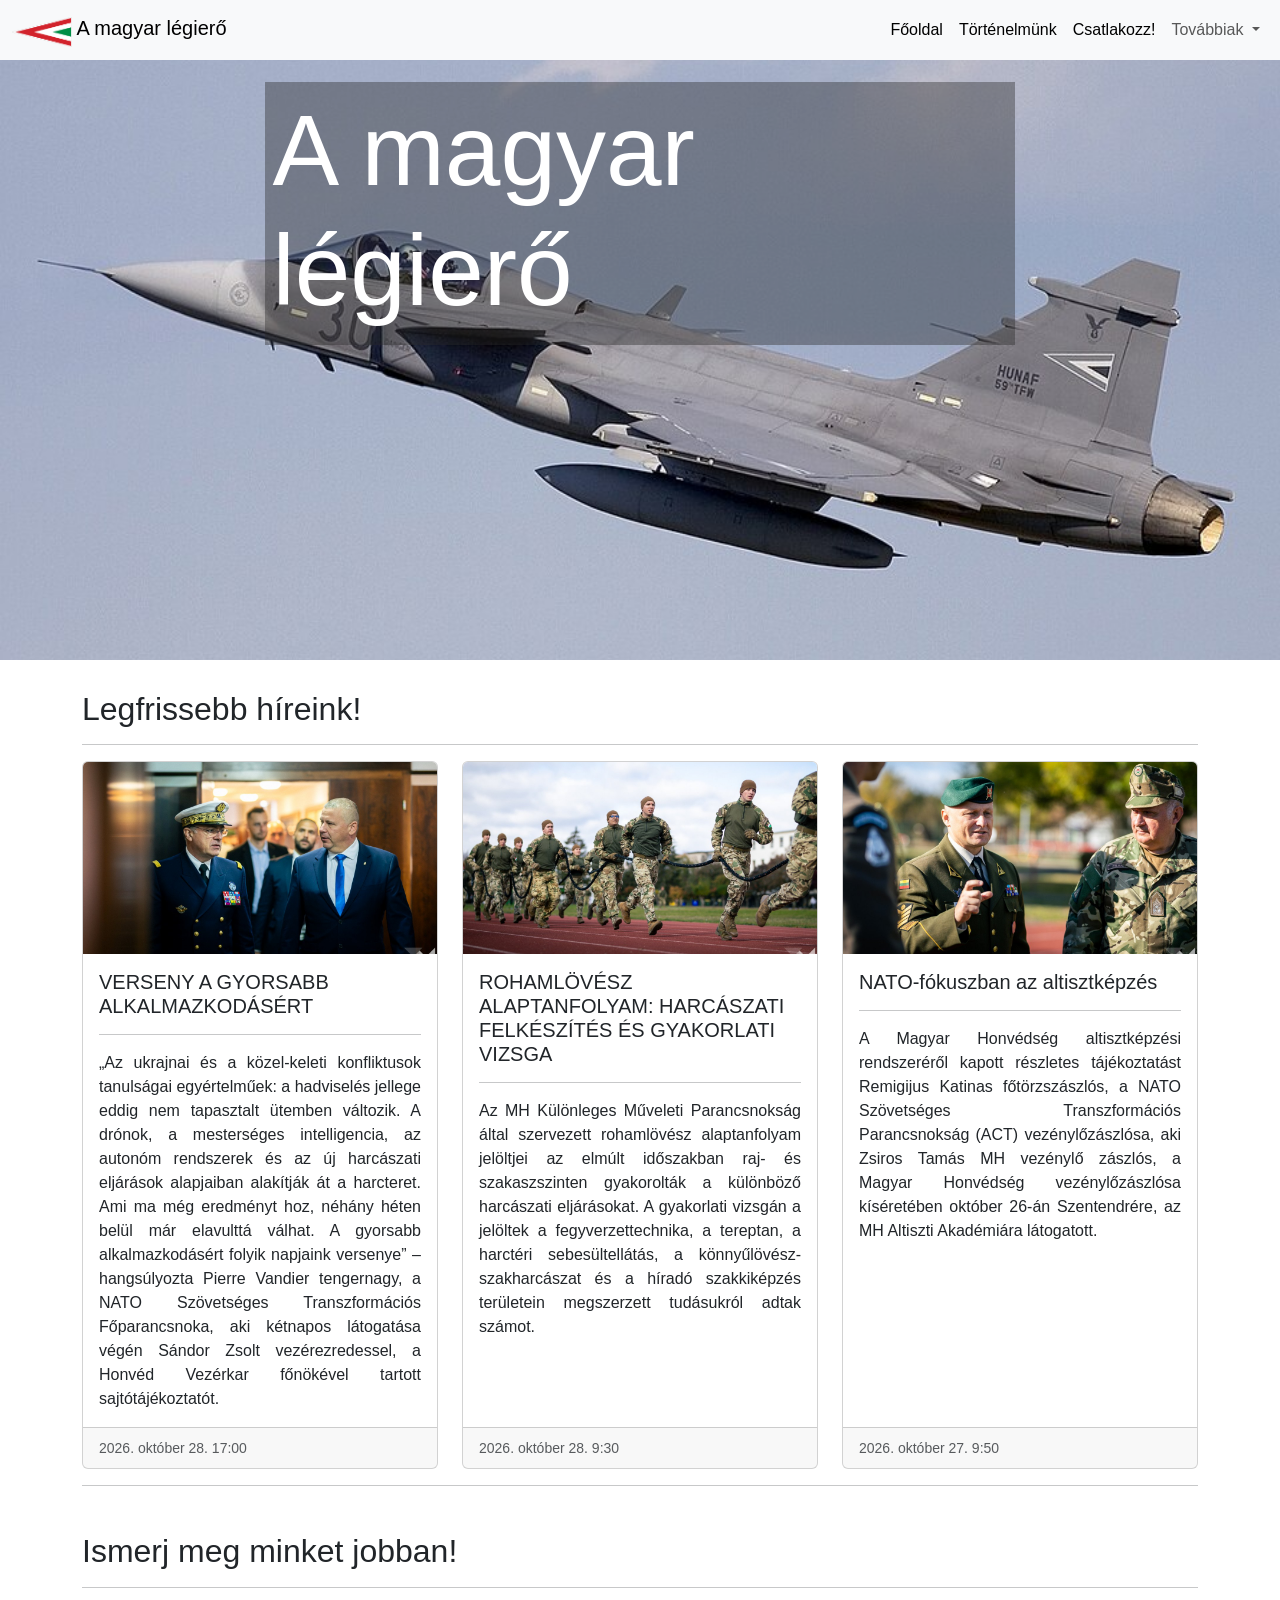
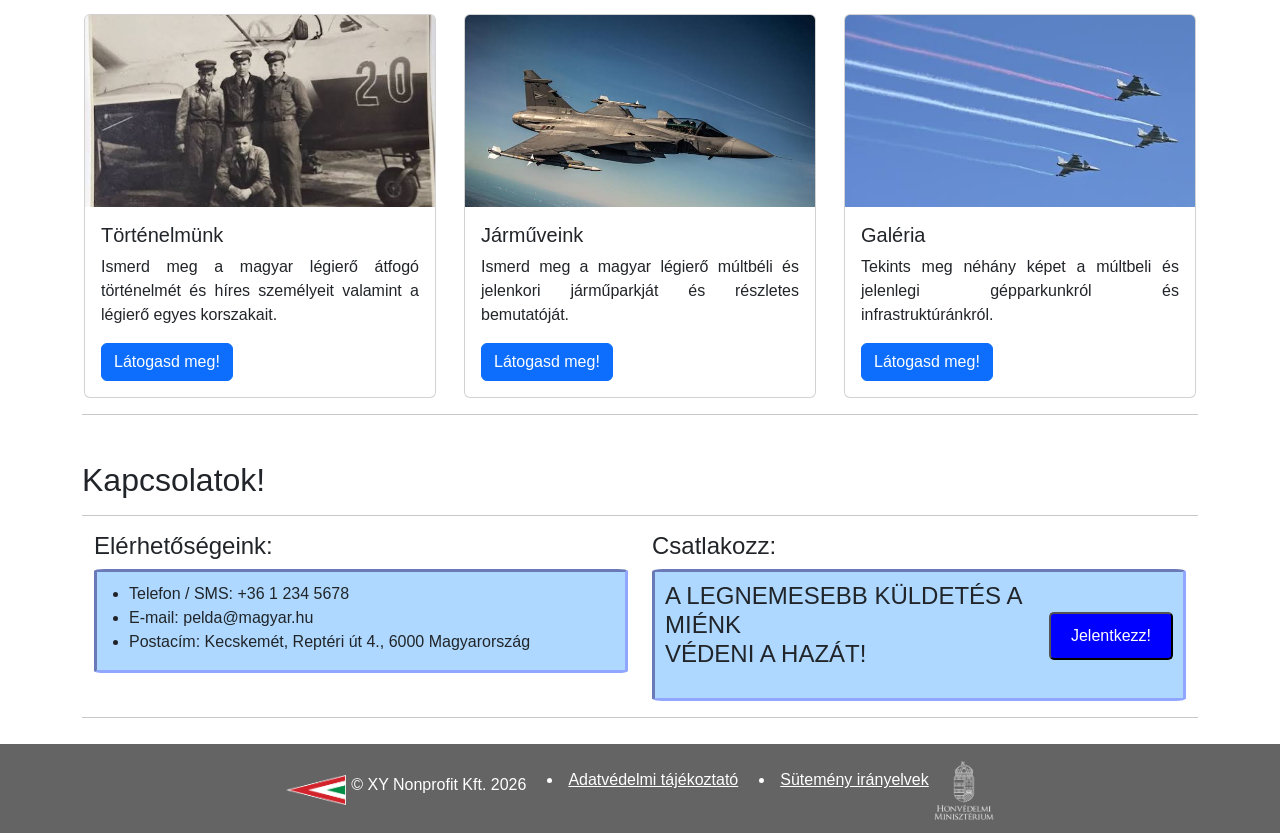
==== commit f4248a9a: "24" ====
--- a/index.html
+++ b/index.html
@@ -12,10 +12,6 @@
         crossorigin="anonymous"></script>
     <link rel="stylesheet" href="cssek/fo_style.css">
     <style>
-        #kartya_eltolas {
-            padding-top: 20px;
-        }
-
         .kartya_hely {
             display: flex;
             justify-content: center;
--- a/cssek/fo_style.css
+++ b/cssek/fo_style.css
@@ -20,7 +20,7 @@
 }
 
 .teto_ter {
-    background-color: rgba(40, 40, 40, 0.8);
+    background-color: rgba(40, 40, 40, 0.4);
     display: flex;
     justify-content: center;
     align-items: center;
@@ -31,6 +31,10 @@
 .teto_szoveg {
     color: white;
     font-size: 100px;
+}
+
+.feljeb {
+    padding-top: 10px
 }
 
 .feljebb {
@@ -64,6 +68,8 @@
     transform: scale(1.05);
 }
 
+
+
 #kap_jobb_lejjebb {
     margin-bottom: 30px;
     margin-left: 10px;
@@ -96,9 +102,6 @@
 }
 
 .tartalomjegyzek {
-
-
-
     margin-right: 1%;
 }
 
@@ -140,4 +143,170 @@
     margin-left: 4%;
     font-size: 20px;
     background-color: lightgrey;
+}
+
+.jarmu_fent_bal {
+    float: left;
+    padding-top: 20px;
+    padding-bottom: 20px;
+}
+
+.jarmu_fent_bal_meret {
+    font-size: 20px
+}
+
+.jarmu_fent_jobb {
+    margin-top: 40px;
+}
+
+.jarmu_fent_jobb_keret {
+    display: flex;
+    align-items: center;
+    justify-content: center;
+    padding: 5px;
+    min-width: 140px;
+    border: solid 2px;
+    border-radius: 5px;
+    border-color: grey;
+    background-color: lightsteelblue;
+}
+
+.keret {
+    background-color: gray;
+    color: white;
+    border: solid white 4px;
+    border-radius: 15px;
+}
+
+.jarmu_kozep_p {
+    padding-left: 10%;
+    min-width: 200px;
+    margin-top: 4%;
+    font-size: 20px;
+    background-color: rgb(90, 90, 90);
+}
+
+.jarmu_kozep_p_also {
+    font-size: 70px;
+    padding-left: 50%;
+    background-color: rgb(90, 90, 90);
+}
+
+.jarmu_also_bal {}
+
+.jarmu_also_bal_elso {
+    background-color: lightgray;
+    margin-bottom: 3%;
+    border-radius: 8px;
+    height: 300px;
+    margin: 15px;
+    margin-top: 30px;
+}
+
+.jarmu_also_bal_elso_fent {
+    height: 50px;
+    font-family: Impact, sans-serif;
+    background-color: darkgray;
+    display: flex;
+    text-align: left;
+    align-items: center;
+    padding-left: 8%;
+    border-radius: 8px;
+}
+
+.jarmu_also_bal_elso_lent {}
+
+.jarmu_also_bal_masodik {
+    background-color: lightgray;
+    margin-bottom: 3%;
+    border-radius: 8px;
+    height: 300px;
+    margin: 15px;
+    margin-top: 30px;
+}
+
+
+
+
+
+
+
+
+
+
+
+
+.jarmu_also_jobb{
+
+}
+
+.jarmu_also_jobb_elso{  
+    background-color: lightgray;
+    margin-bottom: 3%;
+    border-radius: 8px;
+    height: 300px;
+    margin: 15px;
+    margin-top: 30px;
+}
+
+.jarmu_also_jobb_elso_fent{
+height: 50px;
+    font-family: Impact, sans-serif;
+    background-color: darkgray;
+    display: flex;
+    text-align: left;
+    align-items: center;
+    padding-left: 8%;
+    border-radius: 8px;
+}
+
+.jarmu_also_jobb_elso_lent{
+
+}
+
+.jarmu_also_jobb_masodik{
+    background-color: lightgray;
+    margin-bottom: 3%;
+    border-radius: 8px;
+    height: 300px;
+    margin: 15px;
+    margin-top: 30px;
+}
+
+.jarmu_tablazat{
+    margin-top: 100px;
+}
+
+
+
+
+
+
+
+
+
+
+
+
+
+
+
+
+
+
+
+
+
+.csatlakozz_gomb {
+    display: inline-block;
+    background-color: blue;
+    color: white;
+    text-decoration: none;
+    border-radius: 5px;
+    padding: 10px 20px;
+}
+
+.csatlakozz_gomb:hover {
+    background-color: darkblue;
+    color: white;
 }
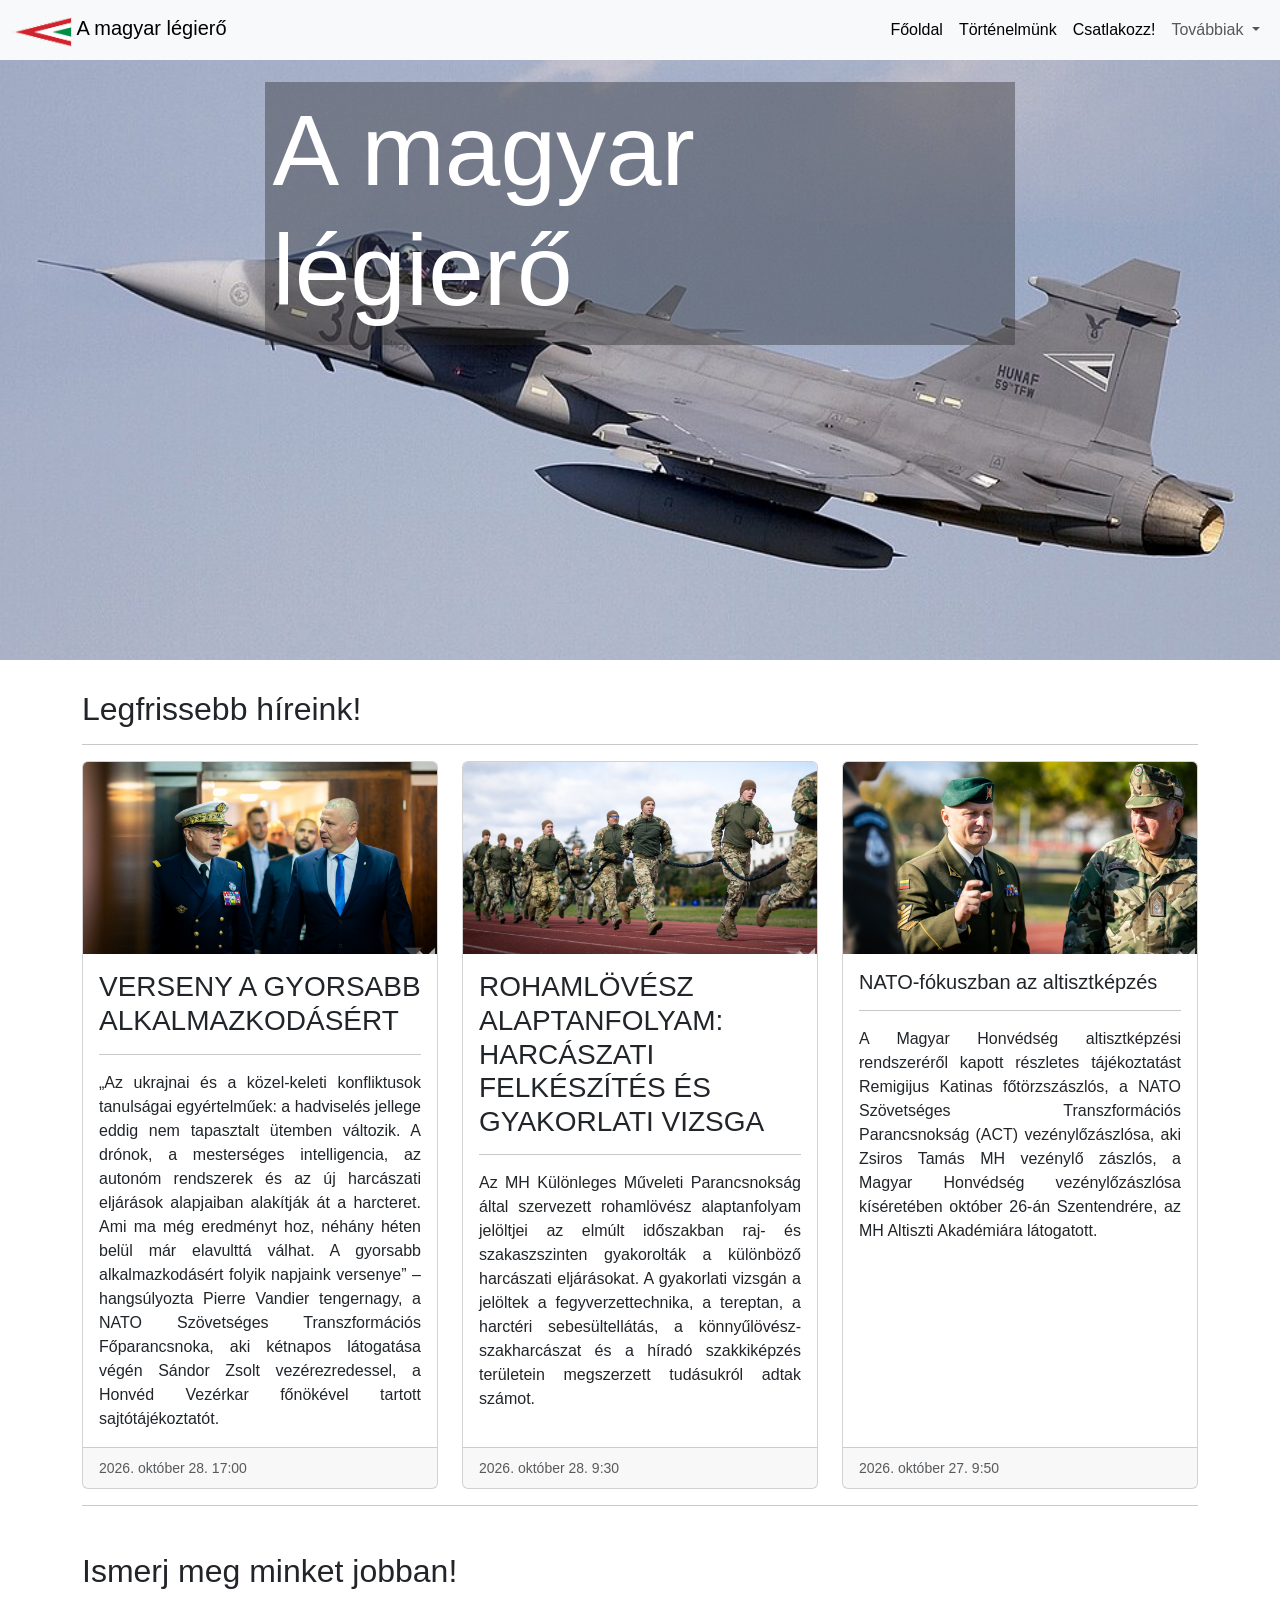
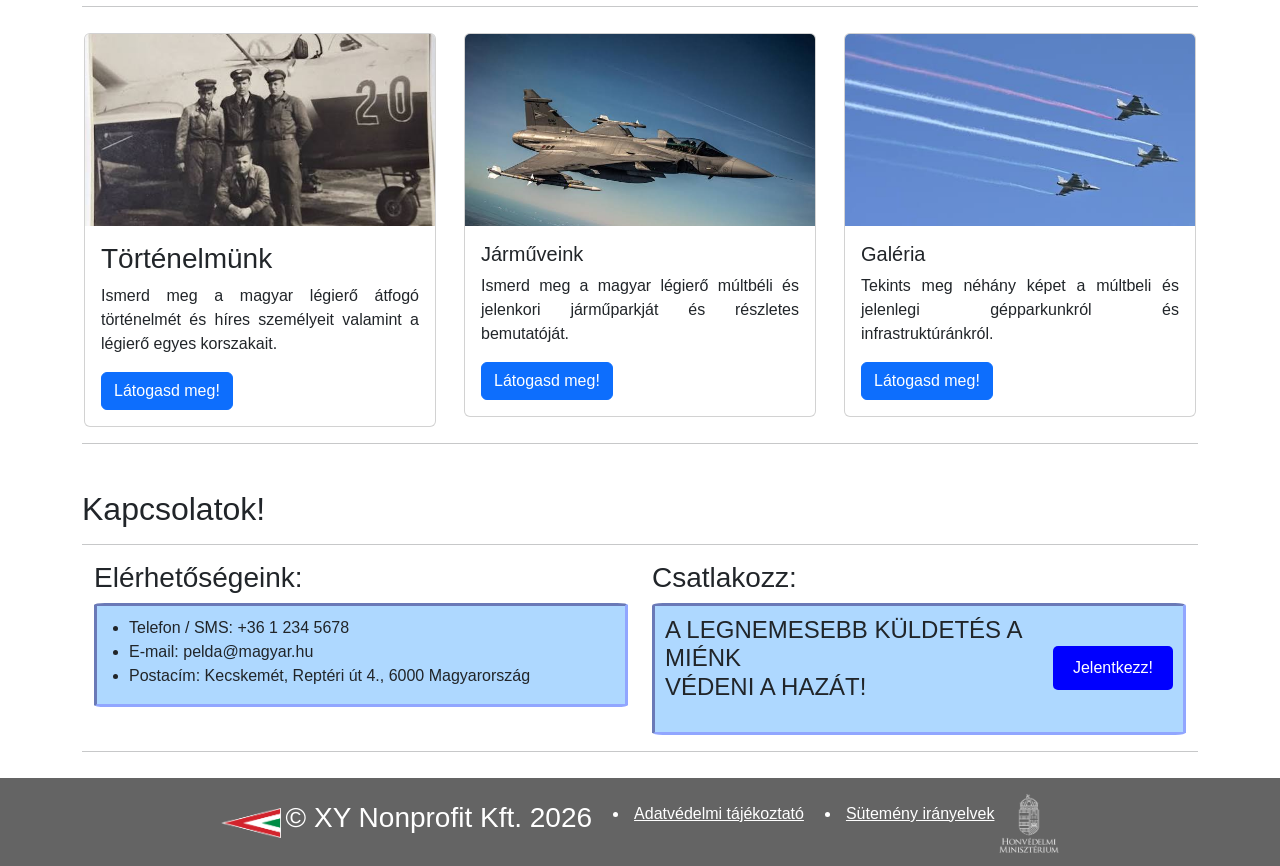
==== commit b97bd4d9: "24.1 (validator)" ====
--- a/index.html
+++ b/index.html
@@ -88,8 +88,8 @@
                     <div class="card h-100">
                         <img src="./pngkepek/hir1.jpg" class="card-img-top" alt="hír1" title="hír1">
                         <div class="card-body">
-                            <h5 class="card-title" style="font-family: Impact, sans-serif;">VERSENY A GYORSABB
-                                ALKALMAZKODÁSÉRT</h5>
+                            <h3 class="card-title" style="font-family: Impact, sans-serif;">VERSENY A GYORSABB
+                                ALKALMAZKODÁSÉRT</h3>
                             <hr>
                             <p class="card-text">„Az ukrajnai és a közel-keleti konfliktusok tanulságai egyértelműek: a
                                 hadviselés jellege eddig nem tapasztalt ütemben változik. A drónok, a mesterséges
@@ -111,9 +111,9 @@
                     <div class="card h-100">
                         <img src="./pngkepek/hir2.jpg" class="card-img-top" alt="hír2" title="hír2">
                         <div class="card-body">
-                            <h5 class="card-title" style="font-family: Impact, sans-serif;">ROHAMLÖVÉSZ ALAPTANFOLYAM:
+                            <h3 class="card-title" style="font-family: Impact, sans-serif;">ROHAMLÖVÉSZ ALAPTANFOLYAM:
                                 HARCÁSZATI FELKÉSZÍTÉS ÉS GYAKORLATI
-                                VIZSGA</h5>
+                                VIZSGA</h3>
                             <hr>
                             <p class="card-text">Az MH Különleges Műveleti Parancsnokság által szervezett rohamlövész
                                 alaptanfolyam jelöltjei az elmúlt időszakban raj- és szakaszszinten gyakorolták a
@@ -157,9 +157,9 @@
                     <div class="col" style="margin-top: 10px;">
                         <div class="kartya_hely">
                             <div class="card" style="width: 22rem;">
-                                <img src="./pngkepek/mig15-3 pali.jpg" class="card-img-top" alt="..." title="">
+                                <img src="./pngkepek/mig15-3%20pali.jpg" class="card-img-top" alt="..." title="">
                                 <div class="card-body">
-                                    <h5 class="card-title">Történelmünk</h5>
+                                    <h3 class="card-title">Történelmünk</h3>
                                     <p class="card-text">Ismerd meg a magyar légierő átfogó történelmét és híres
                                         személyeit valamint a légierő egyes korszakait.
                                     </p>
@@ -171,7 +171,7 @@
                     <div class="col" style="margin-top: 10px;">
                         <div class="kartya_hely">
                             <div class="card" style="width: 22rem;">
-                                <img src="./pngkepek/grippi 1.jpg" class="card-img-top" alt="..." title="">
+                                <img src="./pngkepek/grippi%201.jpg" class="card-img-top" alt="..." title="">
                                 <div class="card-body">
                                     <h5 class="card-title">Járműveink</h5>
                                     <p class="card-text">Ismerd meg a magyar légierő múltbéli és jelenkori járműparkját
@@ -185,7 +185,7 @@
                     <div class="col" style="margin-top: 10px;">
                         <div class="kartya_hely">
                             <div class="card" style="width: 22rem;">
-                                <img src="./pngkepek/fooldal teteje kép.jpg" class="card-img-top" alt="..." title="">
+                                <img src="./pngkepek/fooldal%20teteje%20kép.jpg" class="card-img-top" alt="..." title="">
                                 <div class=" card-body">
                                     <h5 class="card-title">Galéria</h5>
                                     <p class="card-text">Tekints meg néhány képet a múltbeli és jelenlegi gépparkunkról
@@ -208,7 +208,7 @@
             <div class="container">
                 <div class="row row-cols-1 row-cols-sm-1 row-cols-md-1 row-cols-lg-2">
                     <div class="col">
-                        <h4>Elérhetőségeink:</h4>
+                        <h3>Elérhetőségeink:</h3>
                         <div class="kapcsolatok">
                             <ul id="kap_fel">
                                 <li>Telefon / SMS: +36 1 234 5678</li>
@@ -221,10 +221,10 @@
                     </div>
 
                     <div class="col">
-                        <h4>Csatlakozz:</h4>
+                        <h3>Csatlakozz:</h3>
                         <div class="kapcsolatok">
-                            <a href="csatlakozz.html">
-                                <button id="kap_jobb">Jelentkezz!</button>
+                            <a id="kap_jobb" href="csatlakozz.html">
+                                Jelentkezz!
                             </a>
                             <div id="kap_jobb_lejjebb">
                                 <h4 class="stilo">A LEGNEMESEBB KÜLDETÉS A MIÉNK<br>
@@ -243,7 +243,7 @@
             <img src="pngkepek/logooo.png" alt="" width="60" height="30" class="d-inline-block align-text-top">
         </a>
 
-        <h6 class="szin_pad">© XY Nonprofit Kft. 2026</h6>
+        <h3 class="szin_pad">© XY Nonprofit Kft. 2026</h3>
         <ul>
             <li>
                 <a href="#" class="szin_pad">Adatvédelmi tájékoztató</a>
--- a/cssek/fo_style.css
+++ b/cssek/fo_style.css
@@ -192,7 +192,6 @@
     background-color: rgb(90, 90, 90);
 }
 
-.jarmu_also_bal {}
 
 .jarmu_also_bal_elso {
     background-color: lightgray;
@@ -214,8 +213,6 @@
     border-radius: 8px;
 }
 
-.jarmu_also_bal_elso_lent {}
-
 .jarmu_also_bal_masodik {
     background-color: lightgray;
     margin-bottom: 3%;
@@ -223,21 +220,6 @@
     height: 300px;
     margin: 15px;
     margin-top: 30px;
-}
-
-
-
-
-
-
-
-
-
-
-
-
-.jarmu_also_jobb{
-
 }
 
 .jarmu_also_jobb_elso{  
@@ -260,9 +242,7 @@
     border-radius: 8px;
 }
 
-.jarmu_also_jobb_elso_lent{
-
-}
+
 
 .jarmu_also_jobb_masodik{
     background-color: lightgray;
@@ -276,19 +256,6 @@
 .jarmu_tablazat{
     margin-top: 100px;
 }
-
-
-
-
-
-
-
-
-
-
-
-
-
 
 
 
